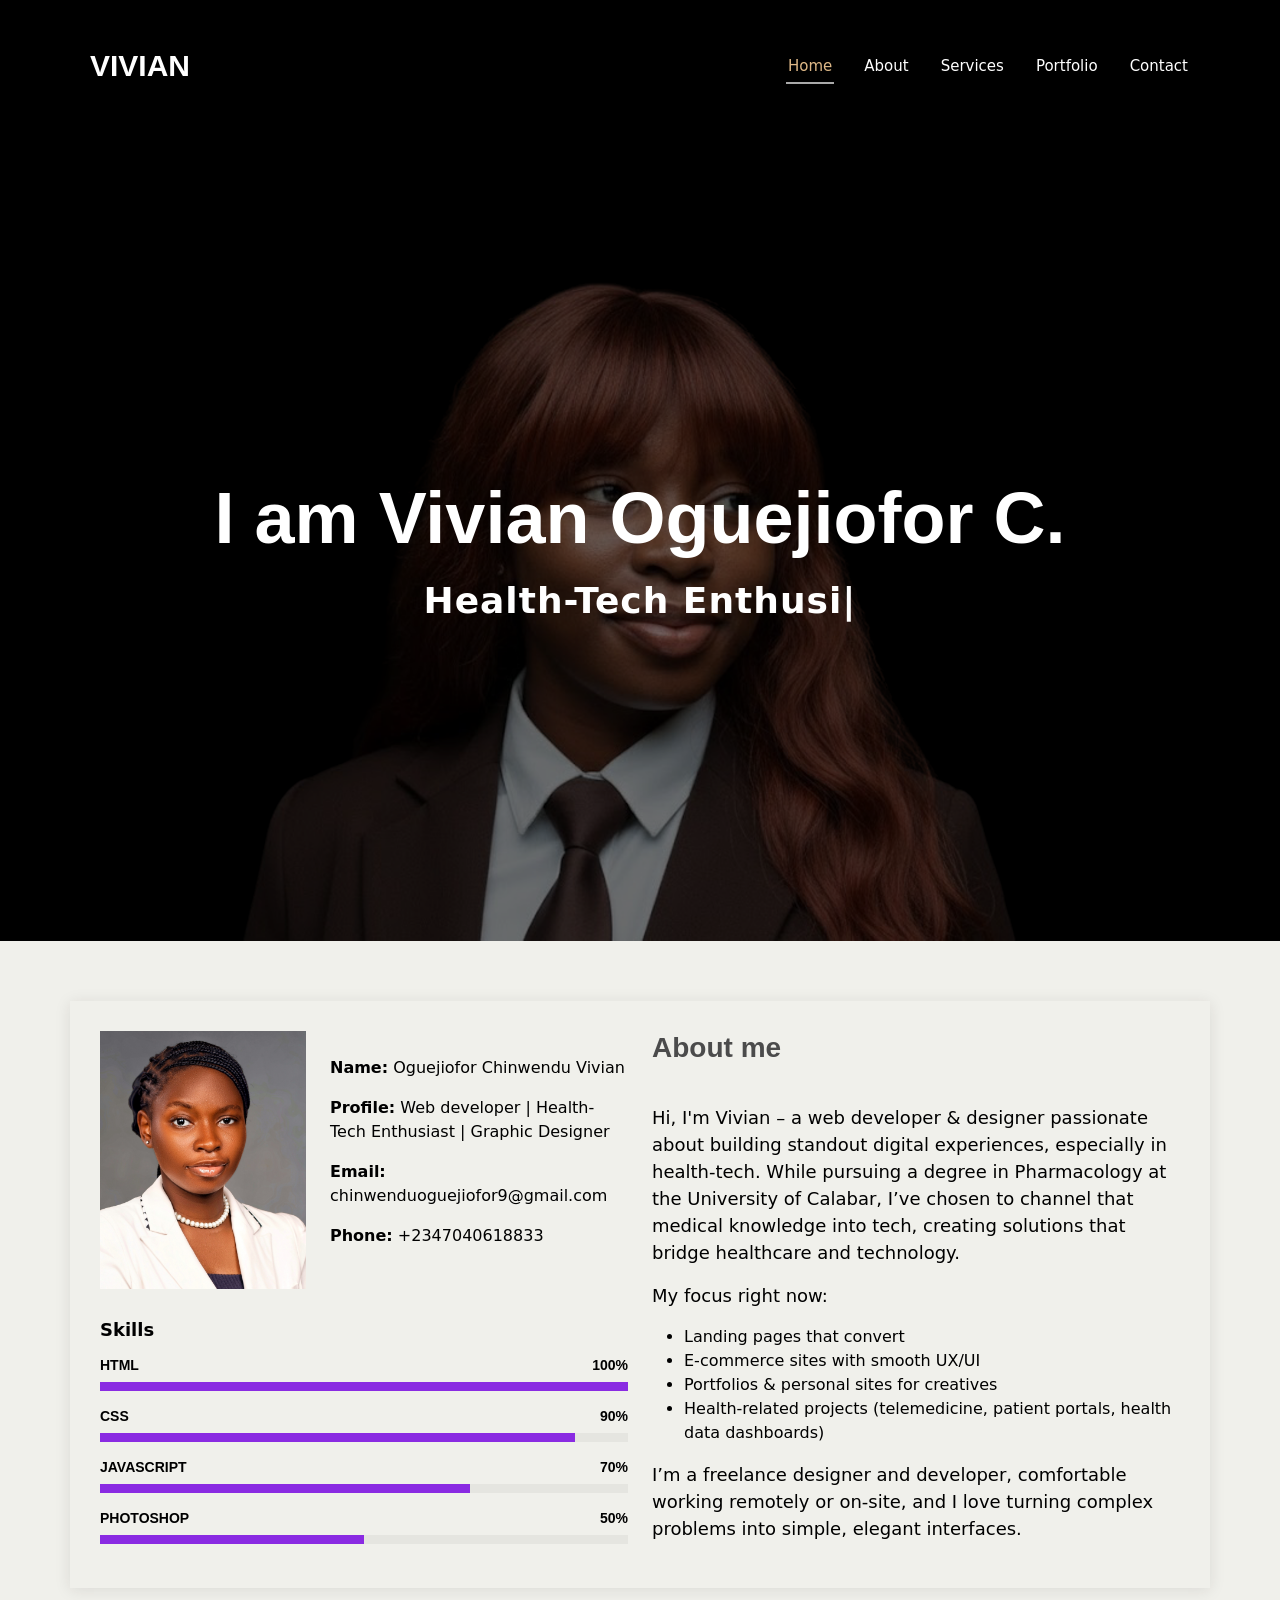
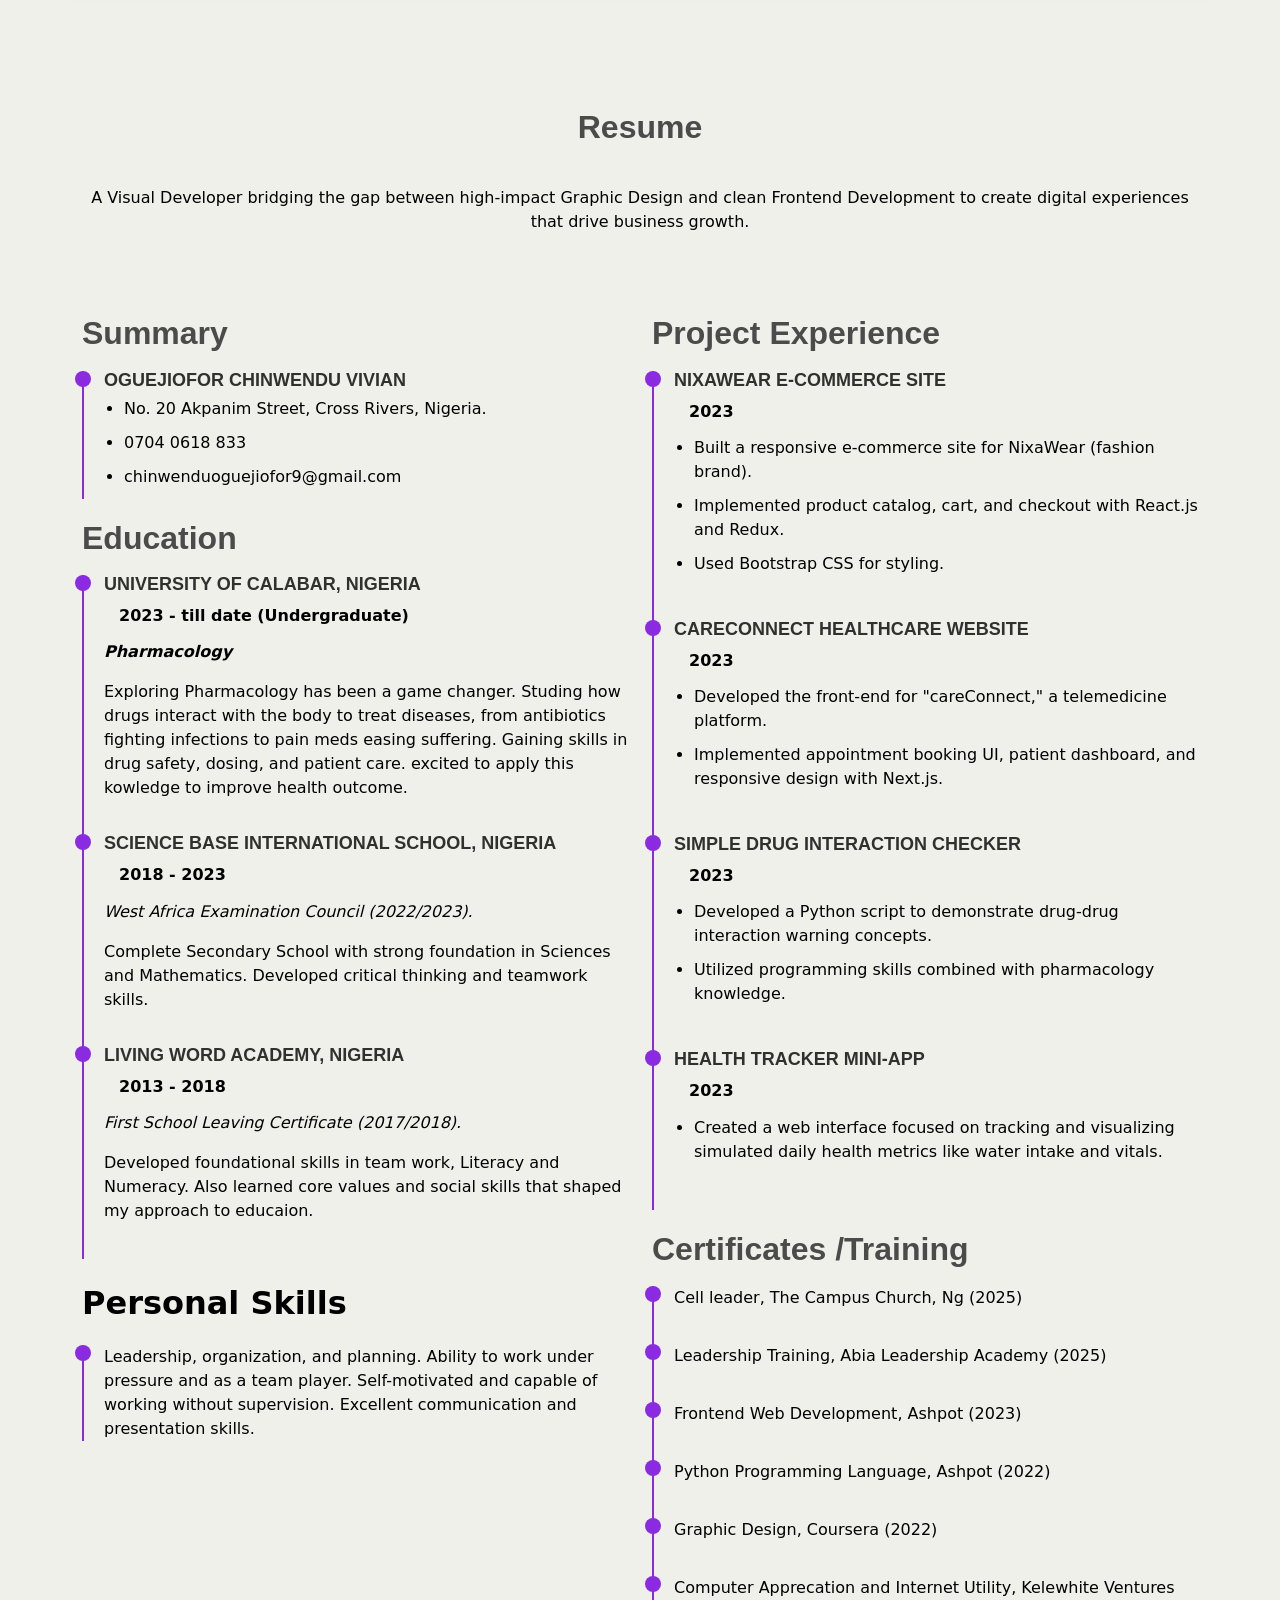
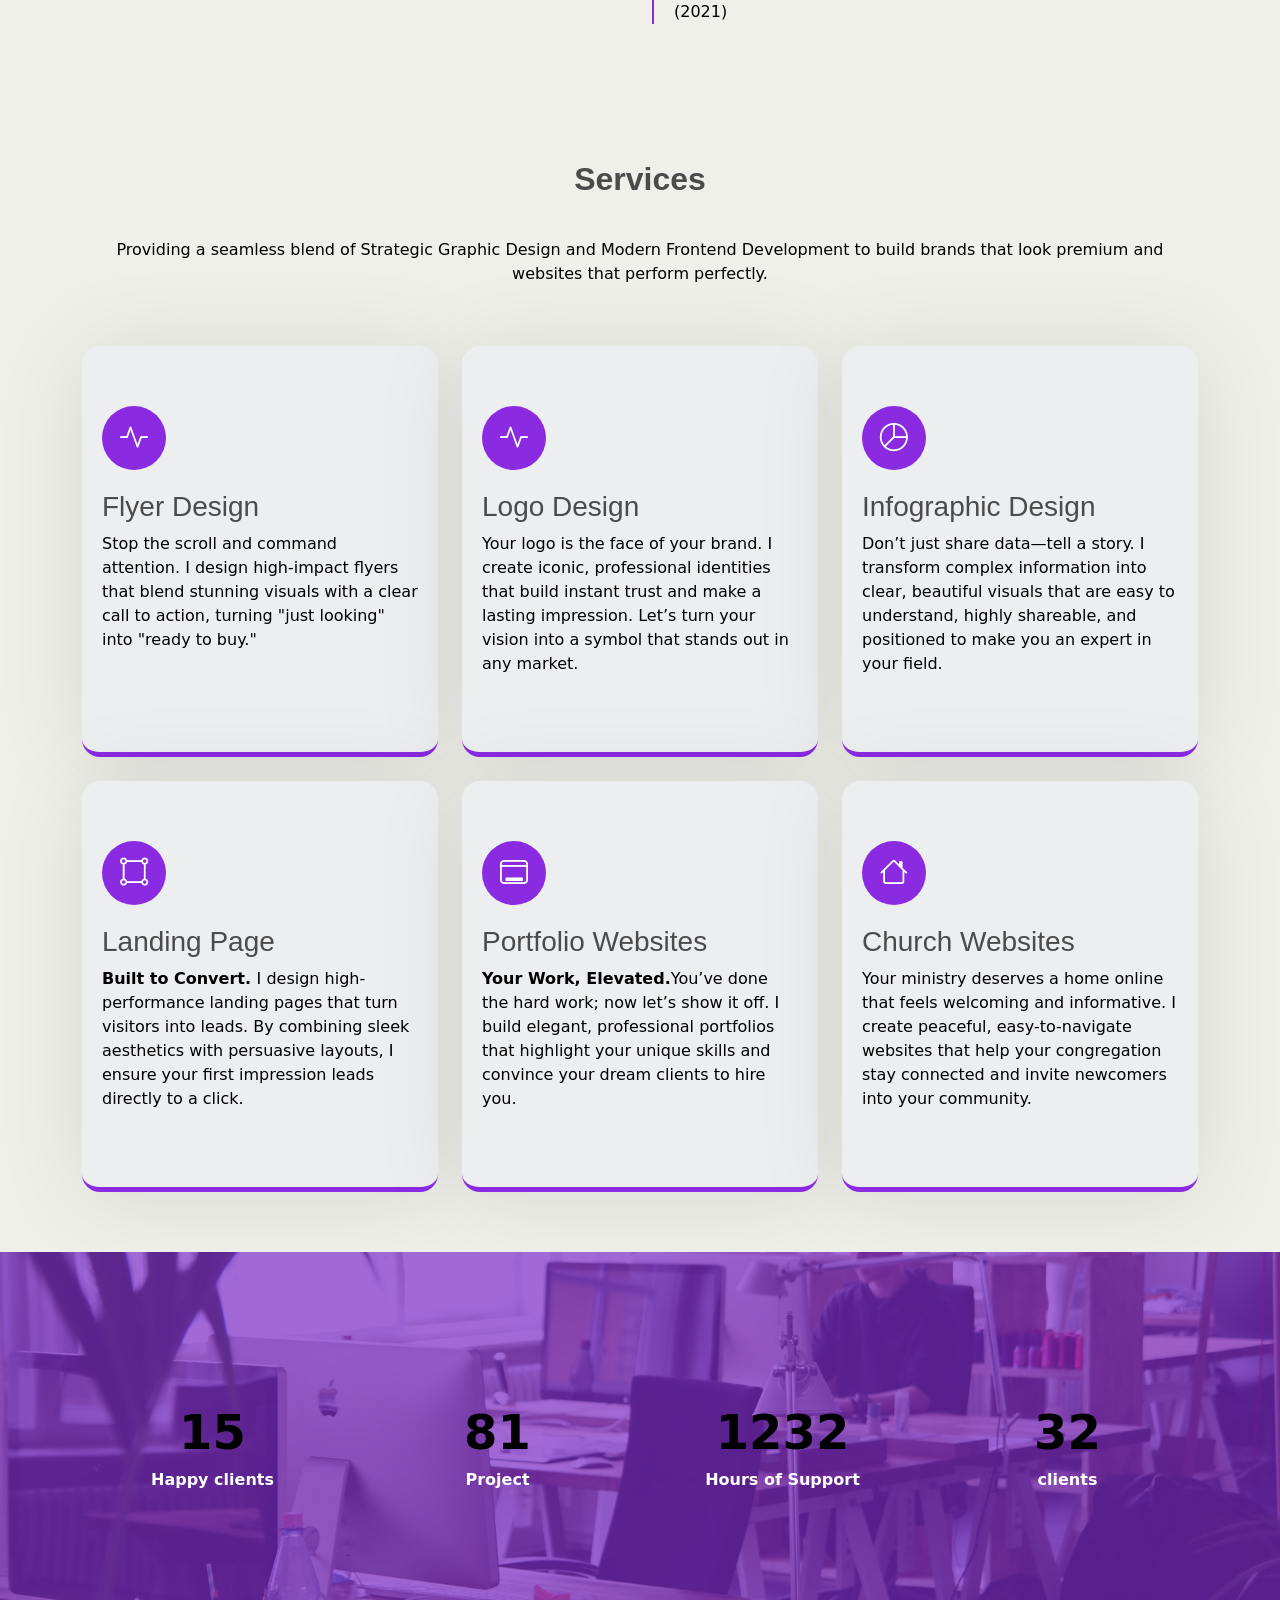
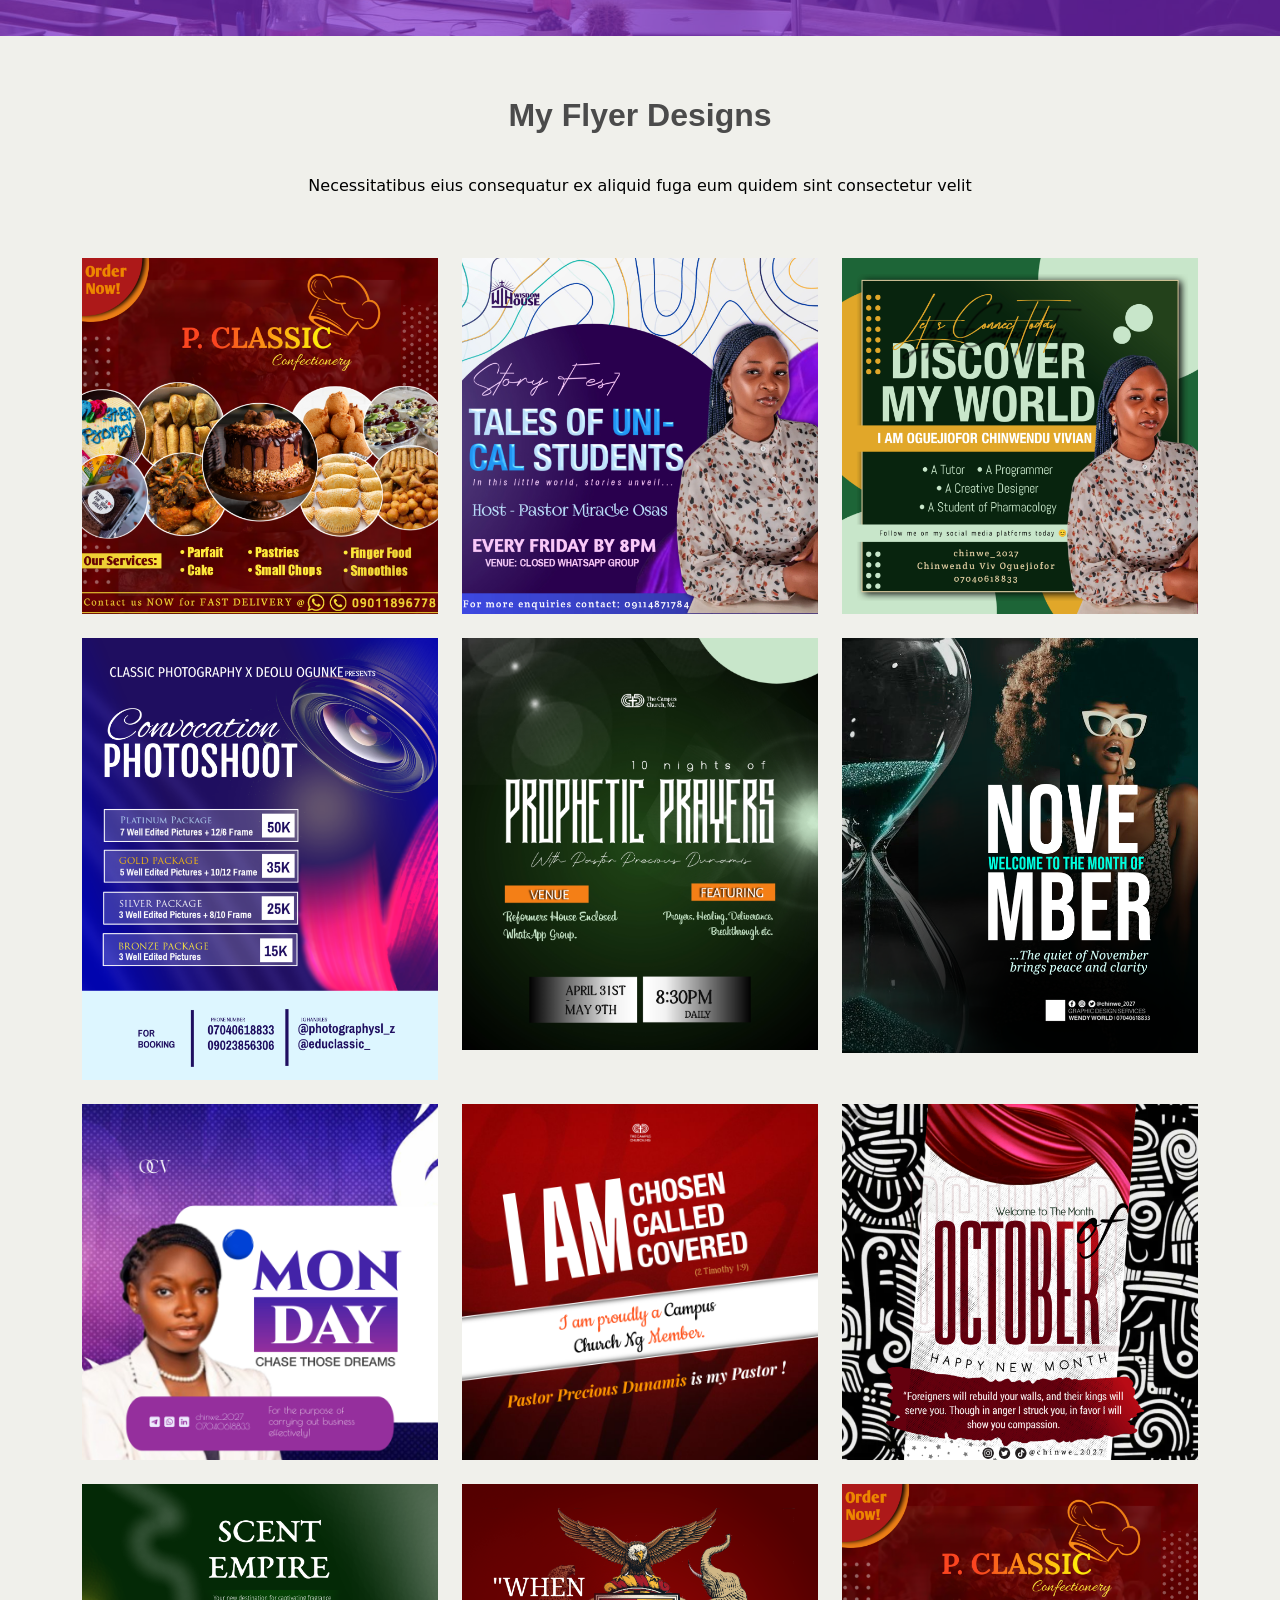
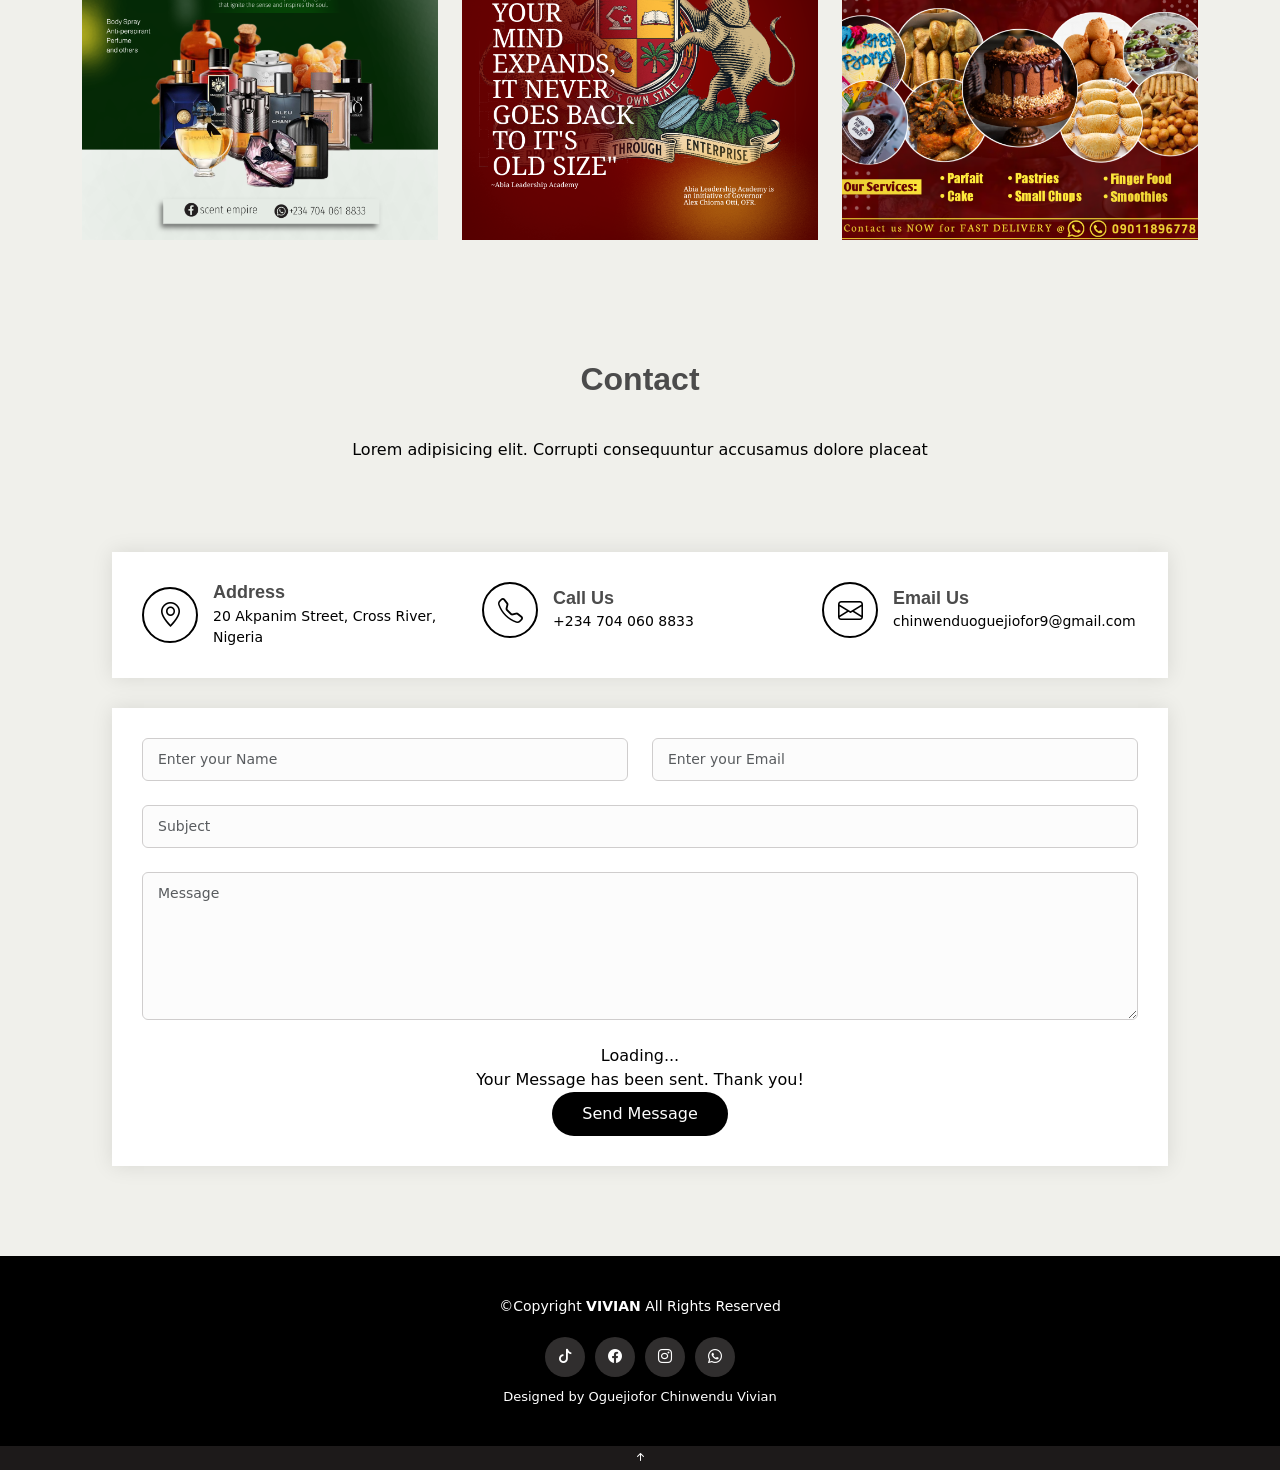
==== index.html @ 8869cd61 "Add files via upload" ====
<!DOCTYPE html>
<html lang="en">
<head>
    <meta charset="UTF-8">
    <meta name="viewport" content="width=device-width, initial-scale=1.0">
    <title>Portifolio</title>
    <meta name="descriotion" content="">
    <meta name="keyword" content="">

    
    
    <!-- Vendor CSS Files -->
    <link href="assets/vendor/bootstrap/css/bootstrap.min.css" rel="stylesheet">
    <link href="assets/vendor/bootstrap-icons/bootstrap-icons.css" rel="stylesheet">
    <link rel="stylesheet" href="assets/vendor/purecounter/purecounter.css">
    <link href="assets/vendor/glightbox/css/glightbox.min.css" rel="stylesheet">
    <link href="assets/vendor/swiper/swiper-bundle.min.css" rel="stylesheet">




    <!-- Style Sheet -->
    <link rel="stylesheet" href="css/style.css">

     <!-- =================================================
      * Website Name: Vivian Portfolio
      * Website URL: 
      * Created: 
      * Updated: 
      * Author: 
      ===================================================== -->
</head>
<body class="index-page">
    <header id="header" class="header d-flex align-items-center  justify-content-center sticky-top">
        <div class="container-fluid container-xl position-relative align-items-center justify-content-between">
            <a href="index.html" class="logo align-items-center">
                <h1 class="sitename">VIVIAN</h1>
            </a>
            <nav id="navmenu " class="navmenu">
                <ul>
                    <li><a href="#hero" class="active">Home</a></li>
                    <li><a href="#about">About</a></li>
                    <li><a href="#services">Services</a></li>
                    <li><a href="#portfolio">Portfolio</a></li>
                    <li><a href="#contact">Contact</a></li>                   
                </ul>
                <i class="mobile-nav-toggle d-xl-none bi bi-list"></i>    
            </nav>
        </div>
    </header>

    <main class="main">
        <!-- Hero Section -->
        <section id="hero" class="hero section">
            <img src="assets/img/image.png" alt="" data-aos="fade-in">
            <div class="container d-flex flex-column text-center" data-aos="fade-up" data-aos-dely="100">
                <h2>I am Vivian Oguejiofor C.</h2>
                <p><span class="typed" data-typed-items="Health-Tech Enthusiast, Web Developer, Graphic Designer, Freelancer"></span></p> 

            </div>
        </section>
        <!-- End of Hero Section -->

        <!-- About Section -->
        <section id="about" class="about section">
            <div class="container" data-aos="fade-up" data-aos-dely="100">
                <div class="row gy-4">
                    <div class="col-md-6">
                        <div class="row justify-content-between gy-4">
                            <div class="col-md-12">
                                <div class="row justify-content-between gy-4">
                                    <div class="col-lg-5">
                                        <img src="assets/img/img21.png" alt="">
                                    </div>
                                    <div class="col-lg-7 about-info check2">
                                        <p><strong>Name:</strong> <span>Oguejiofor Chinwendu Vivian</span></p>
                                        <p><strong>Profile:</strong> <span>Web developer | Health- Tech Enthusiast | Graphic Designer</span></p>
                                        <p><strong>Email:</strong> <span>chinwenduoguejiofor9@gmail.com</span></p>
                                        <p><strong>Phone:</strong> <span>+2347040618833</span></p>
                                    </div>
                                </div>
                                <div class="skills-content skills-animation">
                                    <h5>Skills</h5>

                                    <div class="progress">
                                        <span class="skill"><span>HTML</span> <i class="val">100%</i></span>
                                        <div class="progress-bar-wrap">
                                            <div class="progress-bar" role="progressbar" aria-valuenow="100" aria-valuemin="0" aria-valuemax="100"></div>
                                        </div>
                                    </div>

                                    <div class="progress">
                                        <span class="skill"><span>CSS</span> <i class="val">90%</i></span>
                                        <div class="progress-bar-wrap">
                                            <div class="progress-bar" role="progressbar" aria-valuenow="90" aria-valuemin="0" aria-valuemax="100"></div>
                                        </div>
                                    </div>

                                    <div class="progress">
                                        <span class="skill"><span>JavaScript</span> <i class="val">70%</i></span>
                                        <div class="progress-bar-wrap">
                                            <div class="progress-bar" role="progressbar" aria-valuenow="70" aria-valuemin="0" aria-valuemax="100"></div>
                                        </div>
                                    </div>

                                    <div class="progress">
                                        <span class="skill"><span>Photoshop</span> <i class="val">50%</i></span>
                                        <div class="progress-bar-wrap">
                                            <div class="progress-bar" role="progressbar" aria-valuenow="50" aria-valuemin="0" aria-valuemax="100"></div>
                                        </div>
                                    </div>

                                </div>
                            </div>
                        </div>
                    </div>

                    <div class="col-md-6">
                        <div class="about-me align-content-center">
                          <h4>About me</h4>
                          
                          <p>Hi, I'm Vivian – a web developer & designer passionate about building standout digital experiences, especially in health‑tech. While pursuing a degree in Pharmacology at the University of Calabar, I’ve chosen to channel that medical knowledge into tech, creating solutions that bridge healthcare and technology.</p>
                          
                          <p>
                            My focus right now:
                            <ul>
                                <li>Landing pages that convert</li>
                                <li>E‑commerce sites with smooth UX/UI</li>
                                <li>Portfolios & personal sites for creatives</li>
                                <li>Health‑related projects (telemedicine, patient portals, health data dashboards)</li>
                            </ul>



                          </p>
                          <p>
                            I’m a freelance designer and developer, comfortable working remotely or on‑site, and I love turning complex problems into simple, elegant interfaces.

                          </p>
                        </div>
                    </div>


                </div>
            </div>
        </section>
        <!-- End of About Section -->

        <!-- Resume Section -->
        <section id="Resume" class="resume section">
            <div class="container section-title" data-aos="fade-up">
                <h2>Resume</h2>
                <p>A Visual Developer bridging the gap between high-impact Graphic Design and clean Frontend Development to create digital experiences that drive business growth.</p>
            </div>

            <div class="container">
                <div class="row">
                    <div class="col-lg-6" data-aos="fade-up" data-aos-dely="100">

                        <h3 class="resume-title">Summary</h3>
                        <div class="resume-item pb-0">
                            <h4>Oguejiofor Chinwendu Vivian</h4>
                            <!-- <p><em>Dedicated front-end developer passionate about crafting intuitive, responsive interfaces. Eager to leverage React.js, UI/UX skills, and a knack for design to build engaging digital experiences. Combines technical expertise in web development with a background in Pharmacology to create specialized health-tech solutions.</em></p> -->
                            <ul>
                                <li>No. 20 Akpanim Street, Cross Rivers, Nigeria.</li>
                                <li>0704 0618 833</li>
                                <li>chinwenduoguejiofor9@gmail.com</li>
                            </ul>
                        </div>

                        <!-- End of resume item -->

                        <h3 class="resume-title">Education</h3>
                        <div class="resume-item">
                            <h4>University of Calabar, Nigeria</h4>
                            <h5>2023 - till date (Undergraduate)</h5>
                            <p><em><strong>Pharmacology</strong></em></p>
                            <p>Exploring Pharmacology has been a game changer. Studing how drugs interact with the body to treat diseases, from antibiotics fighting infections to pain meds easing suffering. Gaining skills in drug safety, dosing, and patient care. excited to apply this kowledge to improve health outcome.</p>
                        </div>
                        <!-- End of Resume Item -->

                        <div class="resume-item">
                            <h4>Science Base International School, Nigeria</h4>
                            <h5>2018 - 2023</h5>
                            <p><em>West Africa Examination Council (2022/2023).</em></p>
                            <P>Complete Secondary School with strong foundation in Sciences and Mathematics. Developed critical thinking and teamwork skills.</P>
                        </div>
                        <!-- End of Resume Item -->
                        
                        <div class="resume-item">
                            <h4>Living Word Academy, Nigeria</h4>
                            <h5>2013 - 2018</h5>
                            <p><em>First School Leaving Certificate (2017/2018).</em></p>
                            <p>Developed foundational skills in team work, Literacy and Numeracy. Also learned core values and social skills that shaped my approach to educaion.</p>
                        </div>
                        <!-- End of Resume Item -->

                        <div class="resume-title">
                            <p>Personal Skills</p>
                        </div>
                        <div class="resume-item">
                            <p>Leadership, organization, and planning. Ability to work under pressure and as a team player. Self-motivated and capable of working without supervision. Excellent communication and presentation skills.</p>
                        </div>

                    </div>
                    <div class="col-lg-6" data-aos="fade-up" data-aos-dely="100">
                        <h3 class="resume-title">Project Experience</h3>
                        <div class="resume-item">
                            <h4>NixaWear E-commerce Site</h4>
                            <h5>2023</h5>
                            <ul>
                                <li>Built a responsive e-commerce site for NixaWear (fashion brand).</li>
                                <li>Implemented product catalog, cart, and checkout with React.js and Redux.</li>
                                <li>Used Bootstrap CSS for styling.</li>
                            </ul>                                                        
                        </div>
                        <!-- End of resume item -->

                        <div class="resume-item">
                            <h4>careConnect Healthcare Website</h4>
                            <h5>2023</h5>
                            <ul>
                                <li>Developed the front-end for "careConnect," a telemedicine platform.</li>
                                <li>Implemented appointment booking UI, patient dashboard, and responsive design with Next.js.</li>
                            </ul>                                                        
                        </div>
                        <!-- End of resume item -->	

                        <div class="resume-item">
                            <h4>Simple Drug Interaction Checker</h4>
                            <h5>2023</h5>
                            <ul>
                                <li>Developed a Python script to demonstrate drug-drug interaction warning concepts.</li>
                                <li>Utilized programming skills combined with pharmacology knowledge.</li>
                            </ul>                                                        
                        </div>
                        <!-- End of resume item -->

                        <div class="resume-item">
                            <h4>Health Tracker Mini-App</h4>
                            <h5>2023</h5>
                            <ul>
                                <li>Created a web interface focused on tracking and visualizing simulated daily health metrics like water intake and vitals.</li>
                            </ul>                                                        
                        </div>
                        <!-- End of resume item -->

                        <h3 class="resume-title">Certificates /Training</h3>
                        <div class="resume-item">
                            <p>Cell leader, The Campus Church, Ng (2025)</p>
                        </div>
                        <div class="resume-item">
                            <p>Leadership Training, Abia Leadership Academy (2025)</p>
                        </div>
                        <div class="resume-item">
                            <p>Frontend Web Development, Ashpot (2023)</p>
                        </div>
                        <div class="resume-item">
                            <p>Python Programming Language, Ashpot (2022)</p>
                        </div>
                        <div class="resume-item">
                            <p>Graphic Design, Coursera (2022)</p>
                        </div>
                        <div class="resume-item">
                            <p>Computer Apprecation and Internet Utility, Kelewhite Ventures (2021)</p>
                        </div>
                        
                        
                        
                    </div>
                </div>
            </div>           
        </section>
        <!-- End of Resume Section -->

        <section id="services" class="services section">
            <div class="container section-title" data-aos="fade-up">
                <h2>Services</h2>
                <p>Providing a seamless blend of Strategic Graphic Design and Modern Frontend Development to build brands that look premium and websites that perform perfectly.</p>
            </div>
            <div class="container">
                <div class="row gy-4">
                    <!-- Service Item -->
                    <div class="col-lg-4 col-md-6" data-aos="fade-up" data-aos-dely="100">
                        <div class="service-item position-relative">
                            <div class="icon">
                                <i class="bi bi-activity"></i>
                            </div>
                            <a href="#" class="stretched-link">
                                <h3>Flyer Design</h3>
                            </a>
                            <p>Stop the scroll and command attention. I design high-impact flyers that blend stunning visuals with a clear call to action, turning "just looking" into "ready to buy."</p>
                        </div>
                    </div>
                    <!--End of Service Item -->

                    <!-- Service Item -->
                    <div class="col-lg-4 col-md-6" data-aos="fade-up" data-aos-dely="200">
                        <div class="service-item position-relative">
                            <div class="icon">
                                <i class="bi bi-activity"></i>
                            </div>
                            <a href="#" class="stretched-link">
                                <h3>Logo Design</h3>
                            </a>
                            <p>Your logo is the face of your brand. I create iconic, professional identities that build instant trust and make a lasting impression. Let’s turn your vision into a symbol that stands out in any market.</p>
                        </div>
                    </div>
                    <!--End of Service Item -->

                    <!-- Service Item -->
                    <div class="col-lg-4 col-md-6" data-aos="fade-up" data-aos-dely="300">
                        <div class="service-item position-relative">
                            <div class="icon">
                                <i class="bi bi-pie-chart"></i>
                            </div>
                            <a href="#" class="stretched-link">
                                <h3>Infographic Design</h3>
                            </a>
                            <p>Don’t just share data—tell a story. I transform complex information into clear, beautiful visuals that are easy to understand, highly shareable, and positioned to make you an expert in your field.</p>
                        </div>
                    </div>
                    <!--End of Service Item -->

                    <!-- Service Item -->
                    <div class="col-lg-4 col-md-6" data-aos="fade-up" data-aos-dely="400">
                        <div class="service-item position-relative">
                            <div class="icon">
                                <i class="bi bi-bounding-box-circles"></i>
                            </div>
                            <a href="#" class="stretched-link">
                                <h3>Landing Page</h3>
                            </a>
                            <p><strong>Built to Convert. </strong>I design high-performance landing pages that turn visitors into leads. By combining sleek aesthetics with persuasive layouts, I ensure your first impression leads directly to a click.</p>
                        </div>
                    </div>
                    <!--End of Service Item -->

                    <!-- Service Item -->
                    <div class="col-lg-4 col-md-6" data-aos="fade-up" data-aos-dely="500">
                        <div class="service-item position-relative">
                            <div class="icon">
                                <i class="bi bi-window-desktop"></i>
                            </div>
                            <a href="#" class="stretched-link">
                                <h3>Portfolio Websites</h3>
                            </a>
                            <p><strong>Your Work, Elevated.</strong>You’ve done the hard work; now let’s show it off. I build elegant, professional portfolios that highlight your unique skills and convince your dream clients to hire you.</p>
                        </div>
                    </div>
                    <!--End of Service Item -->

                    <!-- Service Item -->
                    <div class="col-lg-4 col-md-6" data-aos="fade-up" data-aos-dely="600">
                        <div class="service-item position-relative">
                            <div class="icon">
                                <i class="bi bi-house"></i>
                            </div>
                            <a href="#" class="stretched-link">
                                <h3>Church Websites</h3>
                            </a>
                            <p>Your ministry deserves a home online that feels welcoming and informative. I create peaceful, easy-to-navigate websites that help your congregation stay connected and invite newcomers into your community.</p>
                        </div>
                    </div>
                    <!--End of Service Item -->

                </div>
            </div>
        </section>
        <!-- End of Services -->

        <!-- Stats Section -->
        <section id="stats" class="stats section accent-background">
            <img src="assets/img/stats-bg.jpg" alt="" data-aos="fade-in">
            <div class="container position-relative" data-aos="fade-up" data-aos-dely="100">

                <div class="row gy-4">

                    <div class="col-lg-3 col-md-6">
                        <class class="stats-item text-center w-100 h-100">
                            <span data-purecounter-start="0" data-purecounter-end="32" data-purecounter-duration="0" class="purecounter" >15</span>
                            <p>Happy clients</p>

                        </class>
                    </div>
                    <!-- End Stats -->

                    <div class="col-lg-3 col-md-6">
                        <class class="stats-item text-center w-100 h-100">
                            <span data-purecounter-start="0" data-purecounter-end="521" data-purecounter-duration="0" class="purecounter" >81</span>
                            <p>Project</p>
                            
                        </class>
                    </div>
                    <!-- End Stats -->

                    <div class="col-lg-3 col-md-6">
                        <class class="stats-item text-center w-100 h-100">
                            <span data-purecounter-start="0" data-purecounter-end="1432" data-purecounter-duration="0" class="purecounter" >1232</span>
                            <p>Hours of Support</p>

                        </class>
                    </div>
                    <!-- End Stats -->

                    <div class="col-lg-3 col-md-6">
                        <class class="stats-item text-center w-100 h-100">
                            <span data-purecounter-start="0" data-purecounter-end="32" data-purecounter-duration="0" class="purecounter" >32</span>
                            <p>clients</p>
                        </class>
                    </div>
                    <!-- End Stats -->
                </div>
            </div>
        </section>

        <section id="portfolio" class="portfolio section">

      <!-- Section Title -->
            <div class="container section-title" data-aos="fade-up">
                <h2>My Flyer Designs</h2>
                <p>Necessitatibus eius consequatur ex aliquid fuga eum quidem sint consectetur velit</p>
            </div><!-- End Section Title -->

            <div class="container">

                <div class="isotope-layout" data-default-filter="*" data-layout="masonry" data-sort="original-order">
                

                <div class="row gy-4 isotope-container" data-aos="fade-up" data-aos-delay="200">

                    <div class="col-lg-4 col-md-6 portfolio-item isotope-item filter-app">
                    <img src="assets/img/portfolio/img1.png" class="img-fluid" alt="">
                    <div class="portfolio-info">
                        <a href="assets/img/portfolio/img1.png" title="App 1" data-gallery="portfolio-gallery-app" class="glightbox preview-link"><i class="bi bi-zoom-in"></i></a>
                        <a href="portfolio-details.html" title="More Details" class="details-link"><i class="bi bi-link-45deg"></i></a>
                    </div>
                    </div><!-- End Portfolio Item -->

                    <div class="col-lg-4 col-md-6 portfolio-item isotope-item filter-product">
                    <img src="assets/img/portfolio/img2.jpg" class="img-fluid" alt="">
                    <div class="portfolio-info">
                        <a href="assets/img/portfolio/img2.jpg" title="Product 1" data-gallery="portfolio-gallery-product" class="glightbox preview-link"><i class="bi bi-zoom-in"></i></a>
                        <a href="portfolio-details.html" title="More Details" class="details-link"><i class="bi bi-link-45deg"></i></a>
                    </div>
                    </div><!-- End Portfolio Item -->

                    <div class="col-lg-4 col-md-6 portfolio-item isotope-item filter-branding">
                    <img src="assets/img/portfolio/img3.jpg" class="img-fluid" alt="">
                    <div class="portfolio-info">
                        <a href="assets/img/portfolio/img3.jpg" title="Branding 1" data-gallery="portfolio-gallery-branding" class="glightbox preview-link"><i class="bi bi-zoom-in"></i></a>
                        <a href="portfolio-details.html" title="More Details" class="details-link"><i class="bi bi-link-45deg"></i></a>
                    </div>
                    </div><!-- End Portfolio Item -->

                    <div class="col-lg-4 col-md-6 portfolio-item isotope-item filter-books">
                    <img src="assets/img/portfolio/img9.jpg" class="img-fluid" alt="">
                    <div class="portfolio-info">
                        <a href="assets/img/portfolio/img9.jpg" title="Branding 1" data-gallery="portfolio-gallery-book" class="glightbox preview-link"><i class="bi bi-zoom-in"></i></a>
                        <a href="portfolio-details.html" title="More Details" class="details-link"><i class="bi bi-link-45deg"></i></a>
                    </div>
                    </div><!-- End Portfolio Item -->

                    <div class="col-lg-4 col-md-6 portfolio-item isotope-item filter-app">
                    <img src="assets/img/portfolio/img5.jpg" class="img-fluid" alt="">
                    <div class="portfolio-info">
                        <a href="assets/img/portfolio/img5.jpg" title="App 2" data-gallery="portfolio-gallery-app" class="glightbox preview-link"><i class="bi bi-zoom-in"></i></a>
                        <a href="portfolio-details.html" title="More Details" class="details-link"><i class="bi bi-link-45deg"></i></a>
                    </div>
                    </div><!-- End Portfolio Item -->

                    <div class="col-lg-4 col-md-6 portfolio-item isotope-item filter-product">
                    <img src="assets/img/portfolio/img12.png" class="img-fluid" alt="">
                    <div class="portfolio-info">
                        <a href="assets/img/portfolio/img12.png" title="Product 2" data-gallery="portfolio-gallery-product" class="glightbox preview-link"><i class="bi bi-zoom-in"></i></a>
                        <a href="portfolio-details.html" title="More Details" class="details-link"><i class="bi bi-link-45deg"></i></a>
                    </div>
                    </div><!-- End Portfolio Item -->

                    <div class="col-lg-4 col-md-6 portfolio-item isotope-item filter-branding">
                    <img src="assets/img/portfolio/img7.jpg" class="img-fluid" alt="">
                    <div class="portfolio-info">
                        <a href="assets/img/portfolio/img7.jpg" title="Branding 2" data-gallery="portfolio-gallery-branding" class="glightbox preview-link"><i class="bi bi-zoom-in"></i></a>
                        <a href="portfolio-details.html" title="More Details" class="details-link"><i class="bi bi-link-45deg"></i></a>
                    </div>
                    </div><!-- End Portfolio Item -->

                    <div class="col-lg-4 col-md-6 portfolio-item isotope-item filter-books">
                    <img src="assets/img/portfolio/img8.jpg" class="img-fluid" alt="">
                    <div class="portfolio-info">
                        <a href="assets/img/portfolio/img8.jpg" title="Branding 2" data-gallery="portfolio-gallery-book" class="glightbox preview-link"><i class="bi bi-zoom-in"></i></a>
                        <a href="portfolio-details.html" title="More Details" class="details-link"><i class="bi bi-link-45deg"></i></a>
                    </div>
                    </div><!-- End Portfolio Item -->

                    <div class="col-lg-4 col-md-6 portfolio-item isotope-item filter-app">
                    <img src="assets/img/portfolio/img4.jpg" class="img-fluid" alt="">
                    <div class="portfolio-info">
                        <a href="assets/img/portfolio/img4.jpg" title="App 3" data-gallery="portfolio-gallery-app" class="glightbox preview-link"><i class="bi bi-zoom-in"></i></a>
                        <a href="portfolio-details.html" title="More Details" class="details-link"><i class="bi bi-link-45deg"></i></a>
                    </div>
                    </div><!-- End Portfolio Item -->

                    <div class="col-lg-4 col-md-6 portfolio-item isotope-item filter-product">
                    <img src="assets/img/portfolio/img10.png" class="img-fluid" alt="">
                    <div class="portfolio-info">
                        <a href="assets/img/portfolio/img10.png" title="Product 3" data-gallery="portfolio-gallery-product" class="glightbox preview-link"><i class="bi bi-zoom-in"></i></a>
                        <a href="portfolio-details.html" title="More Details" class="details-link"><i class="bi bi-link-45deg"></i></a>
                    </div>
                    </div><!-- End Portfolio Item -->

                    <div class="col-lg-4 col-md-6 portfolio-item isotope-item filter-branding">
                    <img src="assets/img/portfolio/img11.png" class="img-fluid" alt="">
                    <div class="portfolio-info">
                        <a href="assets/img/portfolio/img11.png" title="Branding 2" data-gallery="portfolio-gallery-branding" class="glightbox preview-link"><i class="bi bi-zoom-in"></i></a>
                        <a href="portfolio-details.html" title="More Details" class="details-link"><i class="bi bi-link-45deg"></i></a>
                    </div>
                    </div><!-- End Portfolio Item -->

                    <div class="col-lg-4 col-md-6 portfolio-item isotope-item filter-books">
                    <img src="assets/img/portfolio/img1.png" class="img-fluid" alt="">
                    <div class="portfolio-info">
                        <a href="assets/img/portfolio/img1.png" title="Branding 3" data-gallery="portfolio-gallery-book" class="glightbox preview-link"><i class="bi bi-zoom-in"></i></a>
                        <a href="portfolio-details.html" title="More Details" class="details-link"><i class="bi bi-link-45deg"></i></a>
                    </div>
                    </div><!-- End Portfolio Item -->

                </div><!-- End Portfolio Container -->

                </div>

            </div>

        </section>
        
        <section id="contact" class="contact section">
            <div class="container section-title" data-aos="fade-up">
                <h2>Contact</h2>
                <p>Lorem adipisicing elit. Corrupti consequuntur accusamus dolore placeat </p>
            </div>
            <div class="container" data-aos="fade-up" data-aos-dely="100">

                <div class="info-wrap" data-aos="fade-up" data-aos-dely="200">
                    <div class="row gy-5">

                        <div class="col-lg-4">
                            <div class="info-item d-flex align-items-center">
                                <i class="bi  bi-geo-alt flex-shrink-0"></i>
                                <div>
                                    <h3>Address</h3>
                                    <p>20 Akpanim Street, Cross River, Nigeria</p>
                                </div>
                            </div>
                        </div>

                        <div class="col-lg-4">
                            <div class="info-item d-flex align-items-center">
                                <i class="bi  bi-telephone flex-shrink-0"></i>
                                <div>
                                    <h3>Call Us</h3>
                                    <p>+234 704 060 8833</p>
                                </div>
                            </div>
                        </div>

                        <div class="col-lg-4">
                            <div class="info-item d-flex align-items-center">
                                <i class="bi  bi-envelope flex-shrink-0"></i>
                                <div>
                                    <h3>Email Us</h3>
                                    <p>chinwenduoguejiofor9@gmail.com</p>
                                </div>
                            </div>
                        </div>


                    </div>
                </div>


                <form action="forms/contact.php" method="post" class="php-email-form" data-aos="fade-up" data-aos-dely="300">
                    <div class="row gy-4">
        
                        <div class="col-md-6">
                            <input type="text" name="name" class="form-control" placeholder="Enter your Name" required="" >
                        </div>
        
                        <div class="col-md-6">
                            <input type="email" name="email" class="form-control" placeholder="Enter your Email" required="" >
                        </div>
        
                        <div class="col-md-12">
                            <input type="text" name="Subject" class="form-control" placeholder="Subject" required="" >
                        </div>
        
                        <div class="col-md-12">
                            <textarea name="message" class="form-control" rows="6" placeholder="Message" required="" id=""></textarea>
                        </div>
        
                        <div class="col-md-12 text-center">
                            <div class="loading">Loading...</div>
                            <div class="error-message"></div>
                            <div class="sent-message">Your Message has been sent. Thank you!</div>
        
                            <button type="submit">Send Message</button>
                        </div>
                    </div>
                </form>

            </div>
        </section>
    </main>
    
    <footer id="footer" class="footer">
        <div class="container">
            <div class="copyright text-center">
                <p>©<span>Copyright</span> <strong class="sitename">VIVIAN</strong> <span>All Rights Reserved</span> </p>
            </div>
            <div class="social-links d-flex justify-content-center">
                <a href="https://www.tiktok.com/@chinwe2027?_t=ZM-8uI7NYYAhBH&_r=1
                "><i class="bi bi-tiktok"></i></a>
                <a href="https://www.facebook.com/chinwe2027"><i class="bi bi-facebook"></i></a>
                <a href="https://www.instagram.com/chinwe_2027?igsh=aGhldm1jd3c5dTdi"><i class="bi bi-instagram"></i></a>
                <a href="https://wa.link/xbogx8"><i class="bi bi-whatsapp"></i></a>
            </div>
            <div class="credits">
                Designed by <a href="">Oguejiofor Chinwendu Vivian</a>
            </div>
        </div>
    </footer>
    <!-- Scroll Top -->
    <a href="#" id="scroll-top" class="scroll-top d-flex align-items-center justify-content-center"><i class="bi bi-arrow-up-short"></i></a>

    <div id="preloader"></div>


    <!-- Vendor JS Files -->
    <script src="assets/vendor/bootstrap/js/bootstrap.bundle.min.js"></script>
    <script src="assets/vendor/php-email-form/validate.js"></script>

    <script src="assets/vendor/typed.js/typed.umd.js"></script>

    <script src="assets/vendor/aos/aos.js"></script>
    <!-- <script src="assets/vendor/purecounter/purecounter_vanilla.js"></script> -->



  

    <!-- Main JS File -->
    <script src="check.js"></script>
    <!-- <script src="assets/vendor/js/main.js"></script> -->
    
</body>
</html>
---- css/style.css ----
*{
    padding: 0;
    margin: 0;
    box-sizing: border-box;
}

d-flex{
    display: flex;
}

body{
    color: white ;
    background-color: rgb(29, 26, 26) ;
    font-family: "Roboto",  system-ui, -apple-system, "Segoe UI", Roboto, "Helvetica Neue", Arial, "Noto Sans", "Liberation Sans", sans-serif, "Apple Color Emoji", "Segoe UI Emoji", "Segoe UI Symbol", "Noto Color Emoji";
}

a{
    color: rgb(255, 255, 255);
    text-decoration: none;
    transition: 0.3s;
}

a:hover{
    color: color-mix(in srgb, aliceblue , transparent 25%);
    text-decoration: none;
}
h1,
h2,
h3,
h4{
    color: rgb(75, 75, 75) ;
    font-family: "Raleway",  sans-serif;
}


.header{
    background-color: black;
    padding: 20px 0;
    transition: all 0.5s;
    z-index: 1000;
    
}
.header .logo {
    line-height: 1;
}

.header .logo img {
max-height: 32px;
margin-right: 8px;
}

.header .logo h1 {
font-size: 30px;
margin: 0;
font-weight: 700;
color: var(--heading-color);
}

.header .container-fluid{
margin: 0;
padding: 20px;
display: flex;
justify-content: space-between;
align-items: center;
}

.scrolled .header {
box-shadow: 0px 0 18px rgba(0, 0, 0, 0.1);
}


/* Desktop Navigation */
@media (min-width: 1200px) {
    .navmenu {
      padding: 0;
    }
  
    .navmenu ul {
      margin: 0;
      padding: 0;
      display: flex;
      list-style: none;
      align-items: center;
    }
  
    .navmenu li {
      position: relative;
    }
  
    .navmenu>ul>li {
      white-space: nowrap;
      padding: 15px 14px;
    }
  
    .navmenu>ul>li:last-child {
      padding-right: 0;
    }
  
    .navmenu a,
    .navmenu a:focus {
      color: var(--nav-color);
      font-size: 15px;
      padding: 0 2px;
      font-family: var(--nav-font);
      font-weight: 400;
      display: flex;
      align-items: center;
      justify-content: space-between;
      white-space: nowrap;
      transition: 0.3s;
      position: relative;
    }
  
    .navmenu a i,
    .navmenu a:focus i {
      font-size: 12px;
      line-height: 0;
      margin-left: 5px;
      transition: 0.3s;
    }
  
    .navmenu>ul>li>a:before {
      content: "";
      position: absolute;
      width: 100%;
      height: 2px;
      bottom: -6px;
      left: 0;
      background-color: darkgray;
      visibility: hidden;
      width: 0px;
      transition: all 0.3s ease-in-out 0s;
    }
  
    .navmenu a:hover:before,
    .navmenu li:hover>a:before,
    .navmenu .active:before {
      visibility: visible;
      width: 100%;
    }
  
    .navmenu li:hover>a,
    .navmenu .active,
    .navmenu .active:focus {
      color: burlywood;
    }
} 


/* Mobile Navigation */
@media (max-width: 1199px) {
    .mobile-nav-toggle {
      color: var(--nav-color);
      font-size: 28px;
      line-height: 0;
      margin-right: 10px;
      cursor: pointer;
      transition: color 0.3s;
    }
  
    .navmenu {
      padding: 0;
      z-index: 9997;
    }
  
    .navmenu ul {
      display: none;
      list-style: none;
      position: absolute;
      inset: 60px 20px 20px 20px;
      padding: 10px 0;
      margin: 0;
      border-radius: 6px;
      background-color: var(--nav-mobile-background-color);
      border: 1px solid color-mix(in srgb, var(--default-color), transparent 90%);
      box-shadow: none;
      overflow-y: auto;
      transition: 0.3s;
      z-index: 9998;
    }
  
    .navmenu a,
    .navmenu a:focus {
      color: var(--nav-dropdown-color);
      padding: 10px 20px;
      font-family: var(--nav-font);
      font-size: 17px;
      font-weight: 500;
      display: flex;
      align-items: center;
      justify-content: space-between;
      white-space: nowrap;
      transition: 0.3s;
    }
  
    .navmenu a i,
    .navmenu a:focus i {
      font-size: 12px;
      line-height: 0;
      margin-left: 5px;
      width: 30px;
      height: 30px;
      display: flex;
      align-items: center;
      justify-content: center;
      border-radius: 50%;
      transition: 0.3s;
      background-color: color-mix(in srgb, white, transparent 90%);
    }
  
    .navmenu a i:hover,
    .navmenu a:focus i:hover {
      background-color: #0078ff;
      color: #fff;
    }
  
    .navmenu a:hover,
    .navmenu .active,
    .navmenu .active:focus {
      color: blue;
    }
  
    .navmenu .active i,
    .navmenu .active:focus i {
      background-color: #0078ff;
      color: #fff;
      transform: rotate(180deg);
    }
}  

/*--------------------------------------------------------------
# Disable aos animation delay on mobile devices
--------------------------------------------------------------*/
@media screen and (max-width: 768px) {
  [data-aos-delay] {
    transition-delay: 0 !important;
  }
}

/*--------------------------------------------------------------
# Global Page Titles & Breadcrumbs
--------------------------------------------------------------*/
.page-title {
  --background-color: color-mix(in srgb, var(--default-color), transparent 96%);
  color: var(--default-color);
  background-color: var(--background-color);
  padding: 25px 0;
  position: relative;
}

.page-title h1 {
  font-size: 24px;
  font-weight: 700;
}

.page-title .breadcrumbs ol {
  display: flex;
  flex-wrap: wrap;
  list-style: none;
  padding: 0;
  margin: 0;
  font-size: 14px;
  font-weight: 400;
}

.page-title .breadcrumbs ol li+li {
  padding-left: 10px;
}

.page-title .breadcrumbs ol li+li::before {
  content: "/";
  display: inline-block;
  padding-right: 10px;
  color: color-mix(in srgb, var(--default-color), transparent 70%);
}

/*--------------------------------------------------------------
# Global Sections
--------------------------------------------------------------*/
section,
.section {
  color: var(--default-color);
  background-color: rgb(240, 240, 235);
  color: black;
  padding: 60px 0;
  scroll-margin-top: 92px;
  overflow: clip;
}

@media (max-width: 1199px) {

  section,
  .section {
    scroll-margin-top: 76px;
  }
}

/*--------------------------------------------------------------
# Global Section Titles
--------------------------------------------------------------*/
.section-title {
  text-align: center;
  padding-bottom: 60px;
  position: relative;
}

.section-title h2 {
  font-size: 32px;
  font-weight: 700;
  margin-bottom: 20px;
  padding-bottom: 20px;
  position: relative;
  
}

.section-title h2:after {
  content: "";
  position: absolute;
  display: block;
  width: 50px;
  height: 3px;
  background: var(--accent-color);
  left: 0;
  right: 0;
  bottom: 0;
  margin: auto;
}

.section-title p {
  margin-bottom: 0;
}

/*--------------------------------------------------------------
# Hero Section
--------------------------------------------------------------*/
.hero {
  width: 100%;
  min-height: calc(100vh - 92px);
  position: relative;
  padding: 60px 0;
  display: flex;
  align-items: center;
  justify-content: center;
  background-color: rgb(0, 0, 0);
}

.hero img {
  position: absolute;
  inset: 0;
  display: block;
  /* top: -80px; */
  bottom: 0%;
  margin: auto;
  width: 100%;
  height: 100%;
  /* object-fit: cover; */
  /* object-fit: fill; */
  object-fit:contain;
  z-index: 1;
}

.hero:before {
  content: "";
  background: color-mix(in srgb, black, transparent 45%);
  position: absolute;
  inset: 0;
  z-index: 2;
}

.hero .container {
  position: relative;
  z-index: 3;
  align-items: center;
  justify-content: end ;
}

.hero h2 {
  color: white;
  margin-top: 30px;
  font-size: 72px;
  font-weight: 700;
}

.hero p {
  margin: 5px 0 0 0;
  font-size: 36px;
  font-weight: 600;
  color: rgb(255, 255, 255);

}

.hero p span {
  letter-spacing: 1px;
}

@media (max-width: 768px) {
  .hero h2 {
    font-size: 32px;
  }

  .hero p {
    font-size: 20px;
  }
}

/*--------------------------------------------------------------
# About Section
--------------------------------------------------------------*/
.about .container {
  background-color:rgb(240, 240, 235);
  box-shadow: 0px 2px 15px rgba(36, 30, 30, 0.1);
  padding: 30px;
}
.about img{

  inset: 0;
  display: block;
  width: 100%;
  height: 100%;
  object-fit:contain;

}
.about .skills-content h5 {
  font-size: 18px;
  font-weight: 700;
  margin: 30px 0 15px 0;
}

.about .progress {
  height: 36px;
  display: block;
  background: none;
  border-radius: 0;
  margin-top: 15px;
}

.about .progress .skill {
  font-size: 14px;
  color: var(--default-color);
  padding: 0;
  margin: 0 0 6px 0;
  text-transform: uppercase;
  display: block;
  font-weight: 600;
  font-family: Arial, Helvetica, sans-serif;
}

.about .progress .skill .val {
  
  float: right;
  font-style: normal;
}

.about .progress-bar-wrap {
  /* border: 2px solid rgb(128, 0, 66); */
  background: color-mix(in srgb, grey, transparent 90%);
  height: 10px;
}

.about .progress-bar {  
  width: 1px;
  height: 10px;
  transition: 0.9s;
  background-color:blueviolet;
}

.about .about-me h4 {
  font-size: 28px;
  position: relative;
  padding-bottom: 10px;
  margin-bottom: 30px;
  font-weight: 700;
}

.about .about-me h4:after {
  content: "";
  position: absolute;
  display: block;
  width: 64px;
  height: 3px;
  background: var(--accent-color);
  left: 0;
  bottom: 0;

}

.about .about-me p {
  font-size: 18px;
}

.about .check1{
  border: 1px solid black;
} 

.about .about-info{
  align-content: center;

}

/* ------------------------------------------------------
RESUME SECTION
---------------------------------------------------------*/
.resume .resume-title{
  font-size: 32px;
  font-weight: bolder;
  margin-top: 20px;
  margin-bottom: 20px;
}

.resume .resume-item{
  padding: 0 0 20px 20px;
  margin-top: -2px;
  border-left: 2px solid blueviolet;
  position: relative;
}

.resume .resume-item h4{
  line-height: 18px;
  font-size: 18px;
  font-weight: bolder;
  text-transform: uppercase;
  color: color-mix(in srgb, black, transparent 20%);
}

.resume .resume-item h5 {
  font-size: 16px;
  padding: 5px 15px;
  /* display: inline-block; */
  font-weight: bolder;
  margin-bottom: 10px;
}

.resume .resume-item ul {
  padding-left: 20px;
}

.resume .resume-item ul li {
  padding-bottom: 10px;
}

.resume .resume-item:last-child {
  padding-bottom: 0;
}

.resume .resume-item::before {
  content: "";
  position: absolute;
  width: 16px;
  height: 16px;
  border-radius: 50px;
  left: -9px;
  top: 0;
  background: blueviolet;

}

/* services */
.services .service-item{
  background-color: #edeef0;
  box-shadow: 0px 5px 90px 0px rgba(0, 0, 0, 0.1);
  padding: 60px 20px;
  transition: all ease-in-out 0.35;
  border-radius: 18px;
  border-bottom: 5px solid blueviolet;
  height: 100%;
}


.services .service-item .icon{
  color: white;
  background-color: blueviolet;
  margin: 0;
  width: 64px;
  height: 64px;
  border-radius: 50px;
  display: flex;
  align-items: center;
  justify-content: center;
  margin-bottom: 20px;
  font-size: 28px;
  transition: ease-in-out  0.3s;

}


@media (min-width: 1365px) {
  .services .service-item:hover {
    transform: translateY(-20px);
    border-color: var(--accent-color);
    transition: ease-in-out  0.6s;

  }

  .services .service-item:hover h3 {
    color: blueviolet;
  }
}
/* -----------------
STATICS
----------------------------- */

/*--------------------------------------------------------------
# Stats Section
--------------------------------------------------------------*/
.stats {
  position: relative;
  padding: 120px 0;
}

.stats img {
  position: absolute;
  inset: 0;
  display: block;
  width: 100%;
  height: 100%;
  object-fit: cover;
  z-index: 1;
}

.stats:before {
  content: "";
  background: color-mix(in srgb, blueviolet, transparent 40%);
  position: absolute;
  inset: 0;
  z-index: 2;
}

.stats .container {
  position: relative;
  z-index: 3;
}

.stats .stats-item {
  padding: 30px;
  width: 100%;
}

.stats .stats-item span {
  font-size: 48px;
  display: block;
  color: var(--default-color);
  font-weight: 700;
}

.stats .stats-item p {
  padding: 0;
  margin: 0;
  font-family: var(--heading-font);
  font-size: 16px;
  font-weight: 700;
  color: white
}
/* -----------------
PORTFOLIO
----------------------------- */
/*--------------------------------------------------------------
# Portfolio Section
--------------------------------------------------------------*/
.portfolio .portfolio-filters {
  padding: 0;
  /* margin: 0 auto 20px auto; */
  list-style: none;
  text-align: center;
}

.portfolio .portfolio-filters li {
  cursor: pointer;
  display: inline-block;
  padding: 0;
  font-size: 16px;
  font-weight: 600;
  margin: 0 10px;
  line-height: 1;
  text-transform: uppercase;
  margin-bottom: 5px;
  transition: all 0.3s ease-in-out;
}

.portfolio .portfolio-filters li:hover,
.portfolio .portfolio-filters li.filter-active {
  color: var(--accent-color);
}

.portfolio .portfolio-filters li:first-child {
  margin-left: 0;
}

.portfolio .portfolio-filters li:last-child {
  margin-right: 0;
}

@media (max-width: 575px) {
  .portfolio .portfolio-filters li {
    font-size: 14px;
    margin: 0 5px;
  }
}

.portfolio .portfolio-item {
  position: relative;
}

.portfolio .portfolio-item .portfolio-info {
  opacity: 0;
  position: absolute;
  left: 30px;
  right: 30px;
  bottom: 0;
  z-index: 3;
  transition: all ease-in-out 0.3s;
  background: color-mix(in srgb, white, transparent 10%);
  padding: 55px 10px;
}

.portfolio .portfolio-item .portfolio-info h4 {
  font-size: 18px;
  font-weight: 600;
  /* padding-right: 50px; */
}

.portfolio .portfolio-item .portfolio-info p {
  color: color-mix(in srgb, var(--default-color), transparent 30%);
  font-size: 14px;
  margin-bottom: 0;
  padding-right: 50px;
}

.portfolio .portfolio-item .portfolio-info .preview-link,
.portfolio .portfolio-item .portfolio-info .details-link {
  position: absolute;
  right: 50px;
  font-size: 24px;
  top: calc(50% - 14px);
  color: RED;

  transition: 0.3s;
  line-height: 0;
}

.portfolio .portfolio-item .portfolio-info .preview-link:hover,
.portfolio .portfolio-item .portfolio-info .details-link:hover {
  color: var(--accent-color);
}

.portfolio .portfolio-item .portfolio-info .details-link {
  right: 14px;
  font-size: 28px;
}

.portfolio .portfolio-item:hover .portfolio-info {
  opacity: 1;
  bottom: 20px;
}
/* --------------
CONTACT SECTION
------------- */
.contact .info-wrap{
  background-color: white;
  box-shadow: 0px 0px 20px rgba(0, 0, 0, 0.1);
  padding: 30px;
  margin: 30px;
}

.contact .info-item i{
  font-size: 25px;
  color: rgb(0, 0, 0);
  border: 2px solid black;
  width: 56px;
  height: 56px;
  display: flex;
  justify-content: center;
  align-items: center;
  transition: all 0.3s ease-in-out;
  border-radius: 50%;
  margin-right: 15px;
}

.contact .info-item h3 {
  font-size: 18px;
  font-weight: 700;
  margin: 0 0 2px 0;
}

.contact .info-item p {
  padding: 0;
  margin-bottom: 0;
  font-size: 14px;
}

.contact .info-item:hover i{
  background-color: black;
  color: white;
}

.contact .php-email-form{

  background-color: white;
  box-shadow: 0px 0px 20px rgba(0, 0, 0, 0.1);
  padding: 30px;
  margin: 30px;

  /* background-color: aliceblue;
  box-shadow: 0px 0px 20px rgba(0, 0, 0, 0.1);
  padding: 30px; */
}

@media(max-width: 575px){
  .contact .php-email-form {
    padding: 20px;
  }
}

.contact .php-email-form input[type=text],
.contact .php-email-form input[type=email],
.contact .php-email-form textarea{
  font-size: 14px;
  padding: 10px 15px;
  box-shadow: none;
  color: black;
  background-color: color-mix(in srgb, rgb(238, 237, 240) 20%, transparent 50%);
  border-color: #cfcdcd;
}

.contact .php-email-form input[type=text]:focus,
.contact .php-email-form input[type=email]:focus,
.contact .php-email-form textarea:focus {
  border-color: blueviolet;
}

.contact .php-email-form button[type=submit] {
  color: white;
  background: black;
  border: 0;
  padding: 10px 30px;
  transition: 0.4s;
  border-radius: 50px;
}
/* --------------
FOOTER SECTION
------------- */
.footer{
  color: white;
  background-color: black;
  font-size: 14px;
  padding: 40px 0;
  position: relative ;
}

.footer .copyright p{
  margin-bottom: 0;
}

.footer .social-links{
  margin-top: 20px;
}

.footer .social-links a{
  display: flex;
  gap: 50px;
  align-items: center;
  justify-content: center;
  width: 40px;
  height: 40px;
  background-color: #302e2e;
  border-radius: 50%;
  /* border: 2px solid color-mix(in srgb, rgb(255, 255, 255), transparent 30%); */
  margin: 0 5px;

}

.footer .credits {
  margin-top: 10px;
  font-size: 13px;
  text-align: center;
}
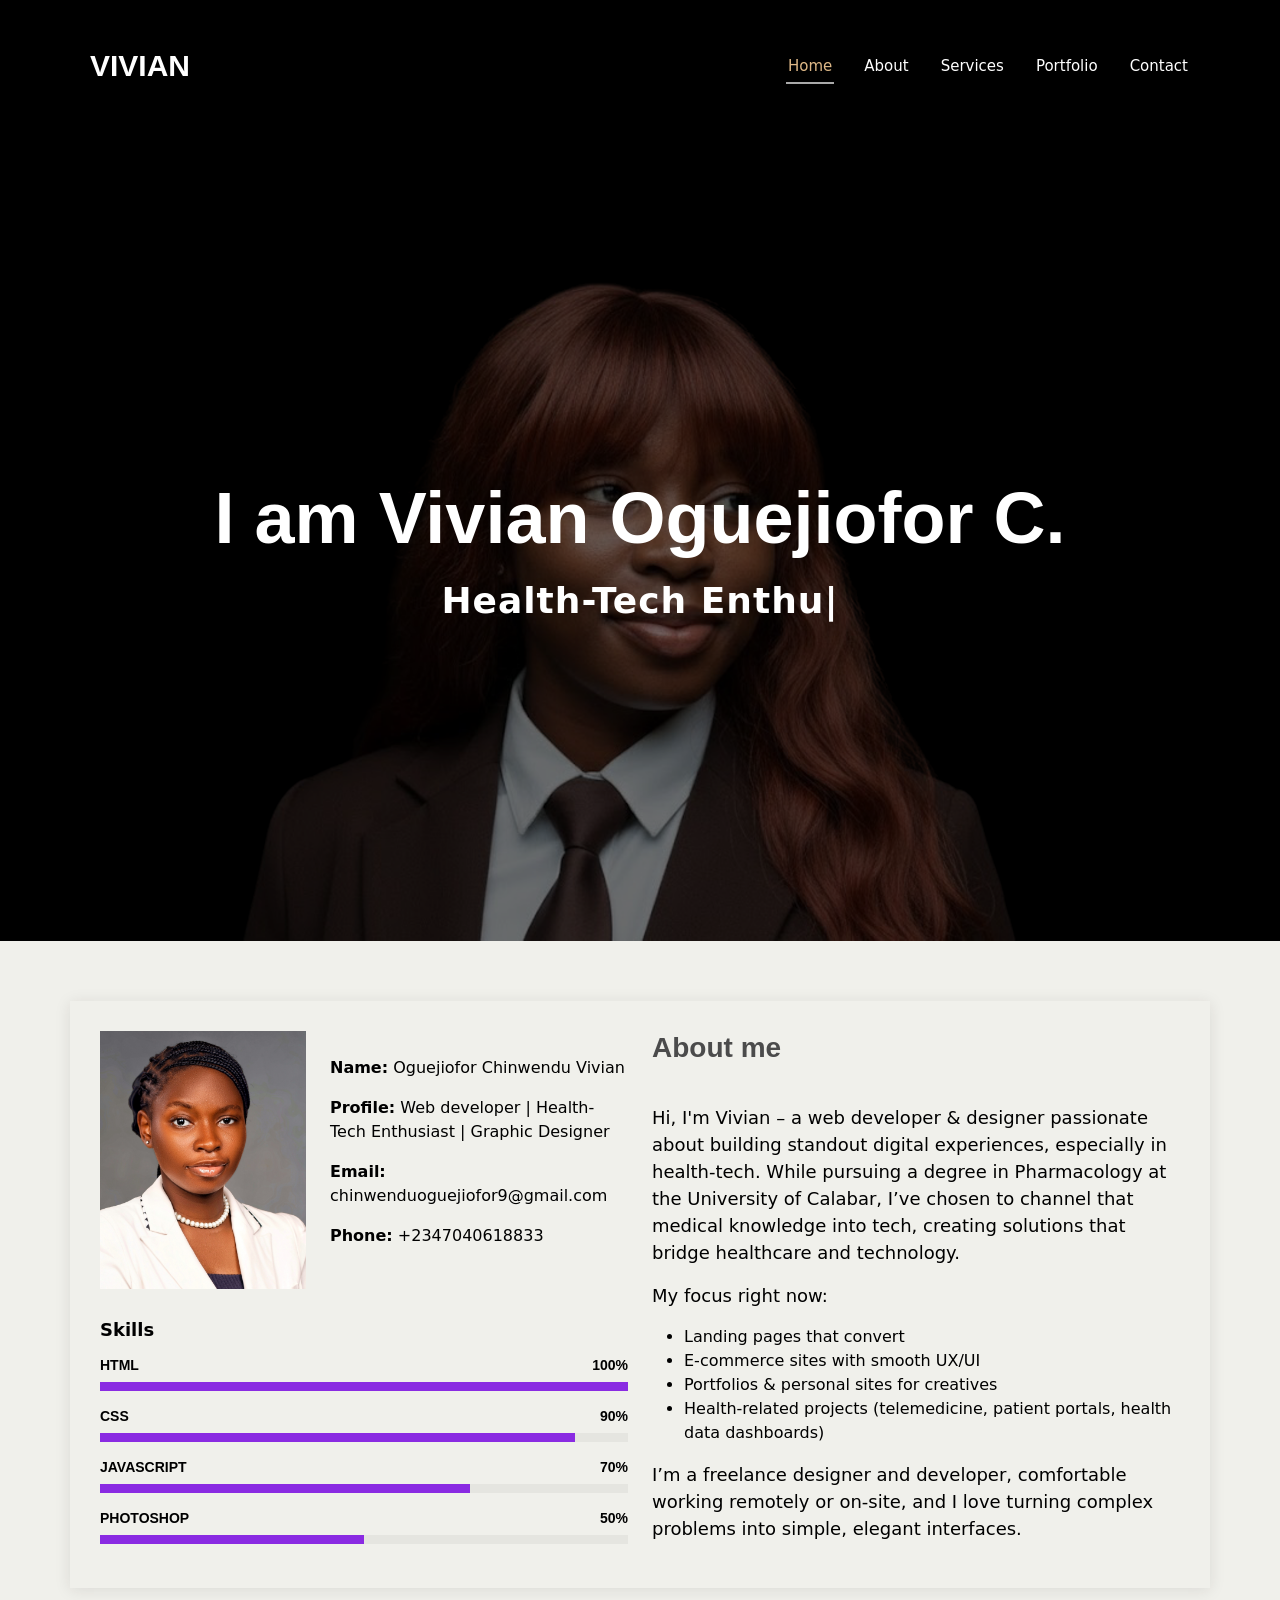
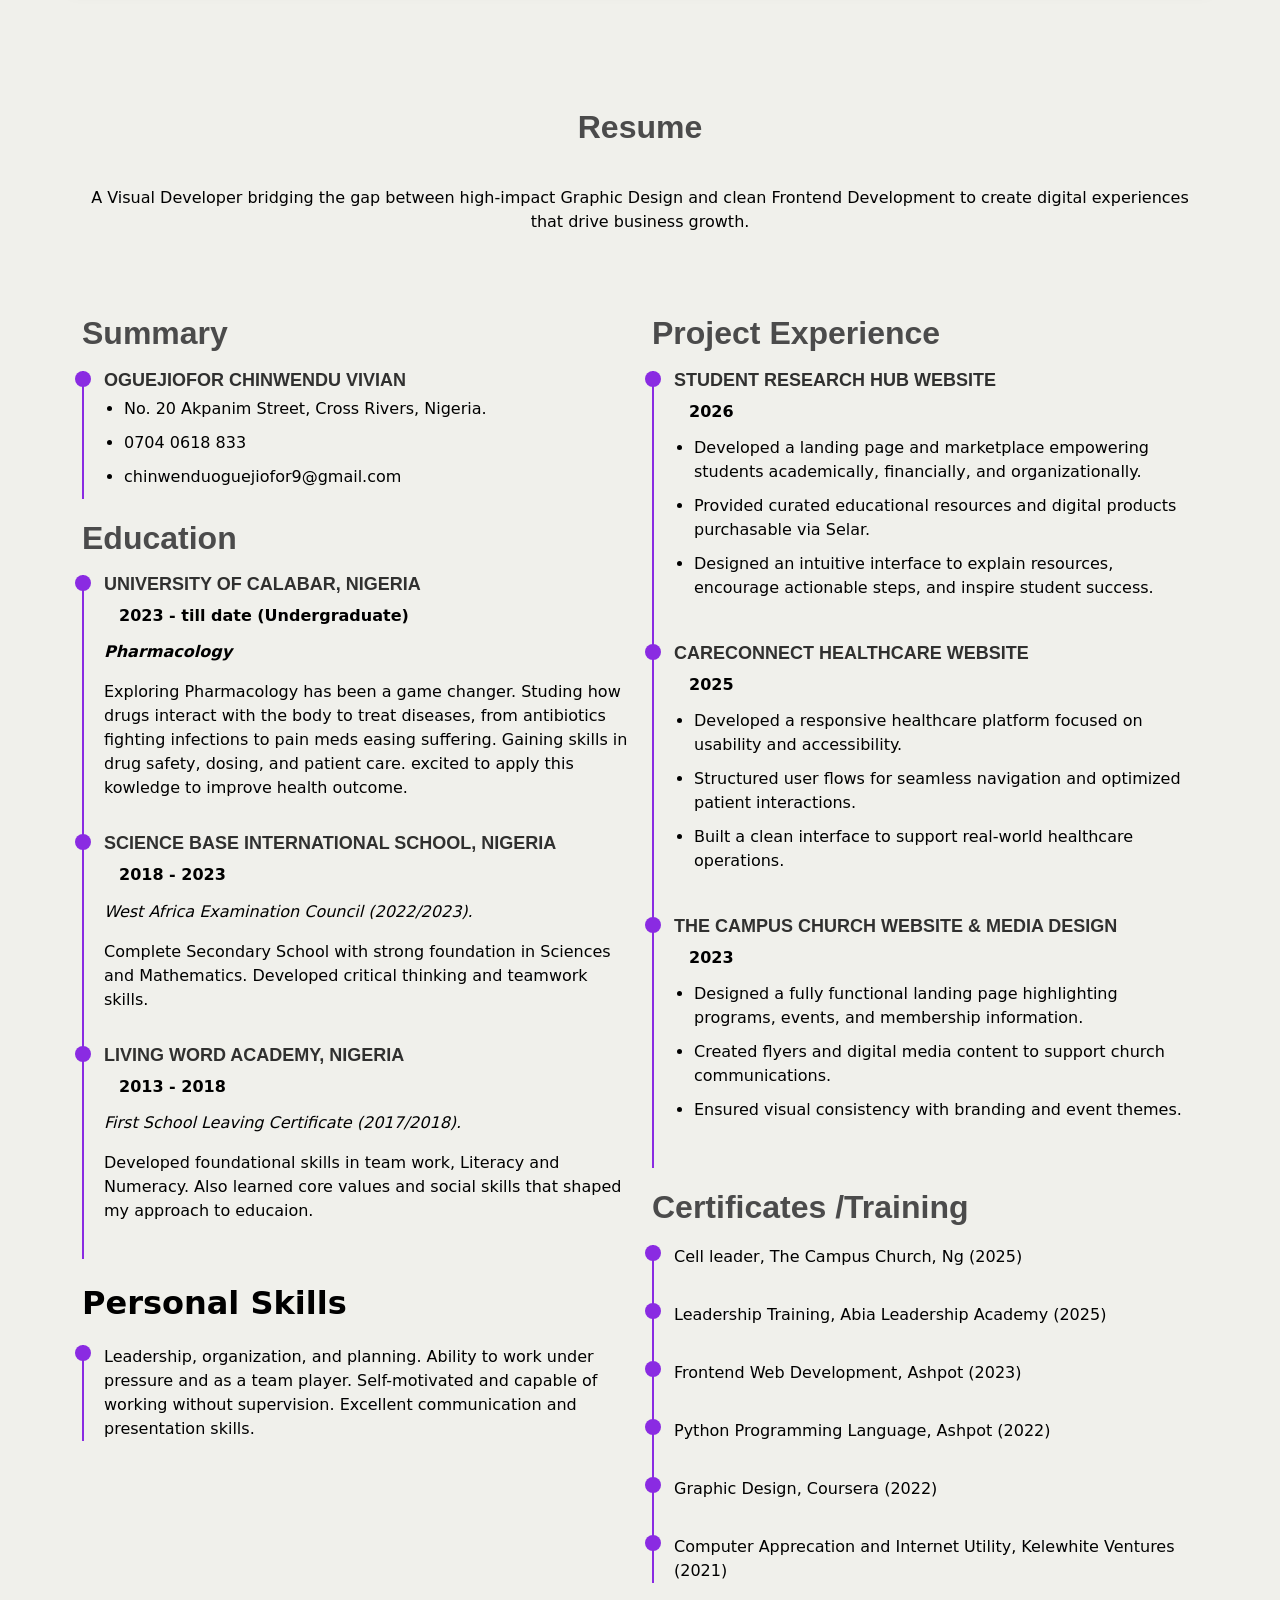
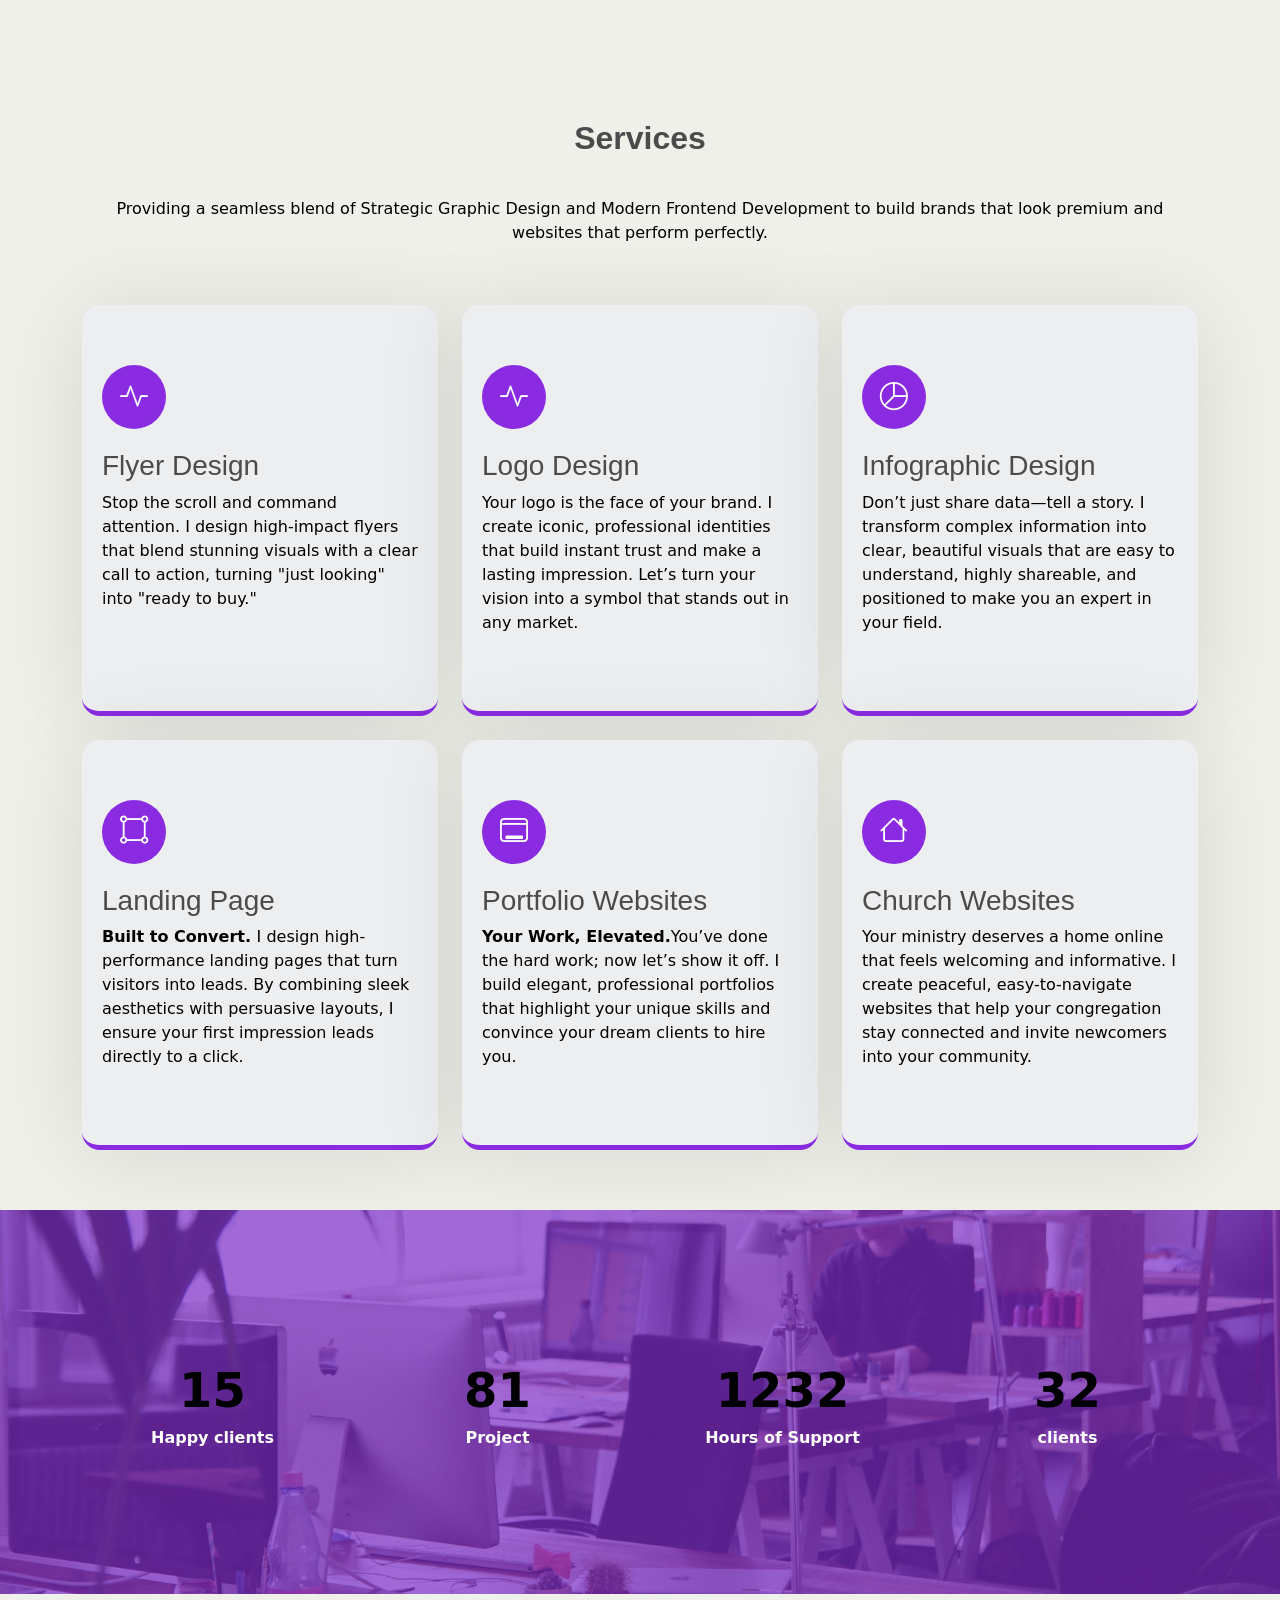
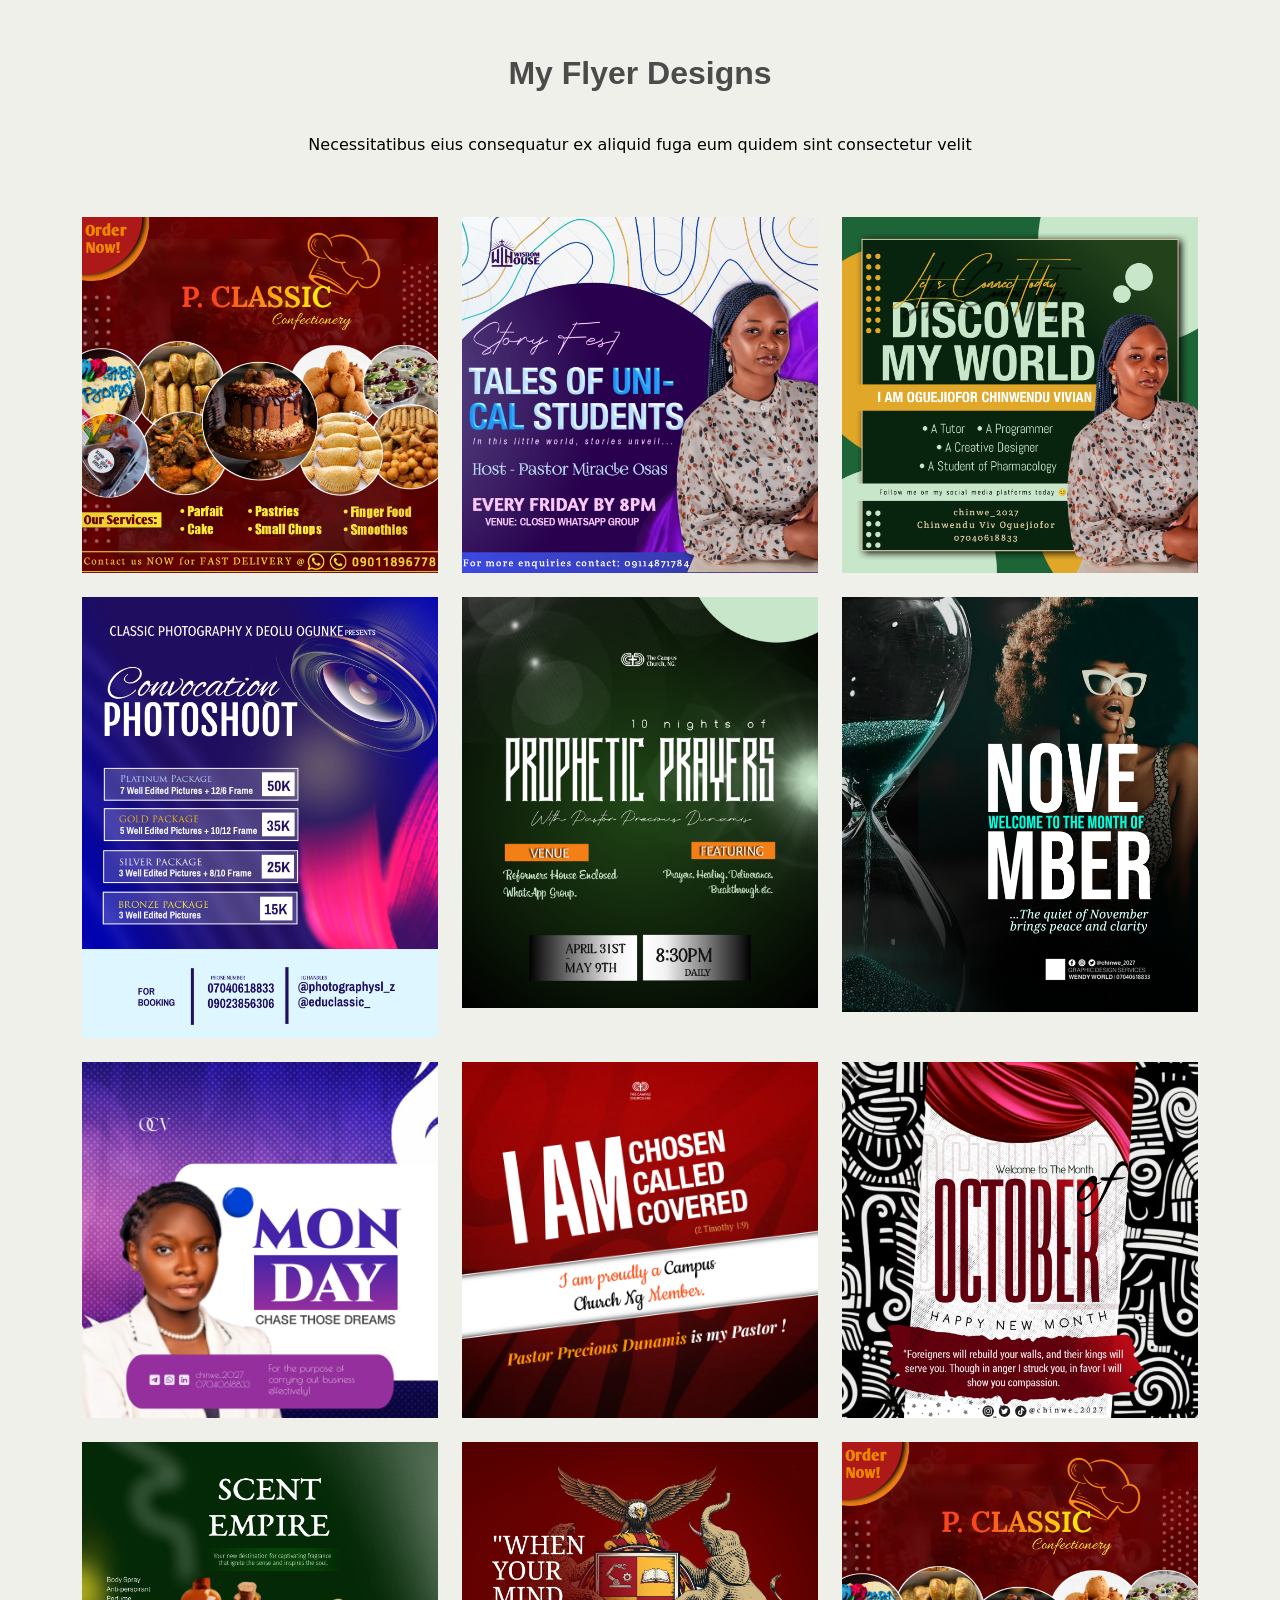
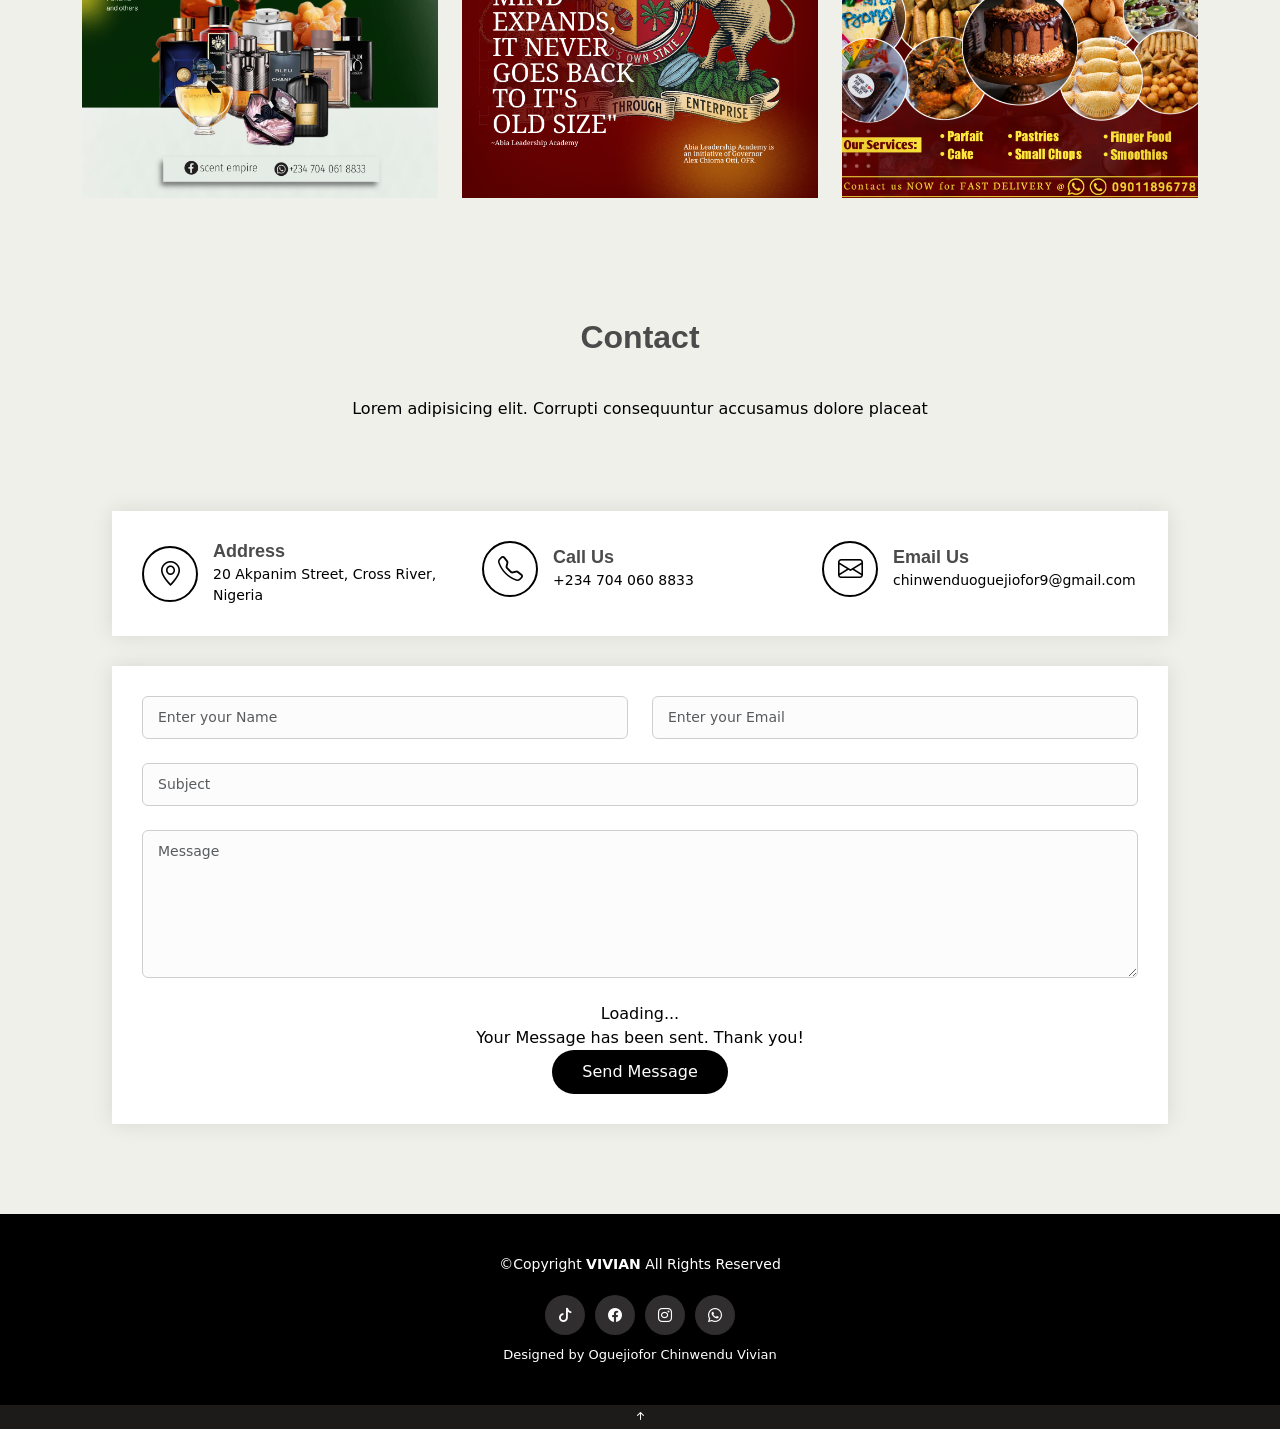
==== commit 7fcec23a: "Update experiences" ====
--- a/index.html
+++ b/index.html
@@ -4,7 +4,7 @@
     <meta charset="UTF-8">
     <meta name="viewport" content="width=device-width, initial-scale=1.0">
     <title>Portifolio</title>
-    <meta name="descriotion" content="">
+    <meta name="description" content="">
     <meta name="keyword" content="">
 
     
@@ -206,41 +206,36 @@
                     <div class="col-lg-6" data-aos="fade-up" data-aos-dely="100">
                         <h3 class="resume-title">Project Experience</h3>
                         <div class="resume-item">
-                            <h4>NixaWear E-commerce Site</h4>
+                            <h4>Student Research Hub Website</h4>
+                            <h5>2026</h5>
+                            <ul>
+                                <li>Developed a landing page and marketplace empowering students academically, financially, and organizationally.</li>
+                                <li>Provided curated educational resources and digital products purchasable via Selar.</li>
+                                <li>Designed an intuitive interface to explain resources, encourage actionable steps, and inspire student success.</li>
+                            </ul>                                                        
+                        </div>
+                        <!-- End of resume item -->
+
+                        <div class="resume-item">
+                            <h4>CareConnect Healthcare Website</h4>
+                            <h5>2025</h5>
+                            <ul>
+                                <li>Developed a responsive healthcare platform focused on usability and accessibility.</li>
+                                <li>Structured user flows for seamless navigation and optimized patient interactions.</li>
+                                <li>Built a clean interface to support real-world healthcare operations.</li>
+                
+                            </ul>                                                        
+                        </div>
+                        <!-- End of resume item -->	
+
+                       
+                        <div class="resume-item">
+                            <h4>The Campus Church Website & Media Design</h4>
                             <h5>2023</h5>
                             <ul>
-                                <li>Built a responsive e-commerce site for NixaWear (fashion brand).</li>
-                                <li>Implemented product catalog, cart, and checkout with React.js and Redux.</li>
-                                <li>Used Bootstrap CSS for styling.</li>
-                            </ul>                                                        
-                        </div>
-                        <!-- End of resume item -->
-
-                        <div class="resume-item">
-                            <h4>careConnect Healthcare Website</h4>
-                            <h5>2023</h5>
-                            <ul>
-                                <li>Developed the front-end for "careConnect," a telemedicine platform.</li>
-                                <li>Implemented appointment booking UI, patient dashboard, and responsive design with Next.js.</li>
-                            </ul>                                                        
-                        </div>
-                        <!-- End of resume item -->	
-
-                        <div class="resume-item">
-                            <h4>Simple Drug Interaction Checker</h4>
-                            <h5>2023</h5>
-                            <ul>
-                                <li>Developed a Python script to demonstrate drug-drug interaction warning concepts.</li>
-                                <li>Utilized programming skills combined with pharmacology knowledge.</li>
-                            </ul>                                                        
-                        </div>
-                        <!-- End of resume item -->
-
-                        <div class="resume-item">
-                            <h4>Health Tracker Mini-App</h4>
-                            <h5>2023</h5>
-                            <ul>
-                                <li>Created a web interface focused on tracking and visualizing simulated daily health metrics like water intake and vitals.</li>
+                                <li>Designed a fully functional landing page highlighting programs, events, and membership information.</li>
+                                <li>Created flyers and digital media content to support church communications.</li>
+                                <li>Ensured visual consistency with branding and event themes.</li>
                             </ul>                                                        
                         </div>
                         <!-- End of resume item -->
@@ -652,4 +647,4 @@
     <!-- <script src="assets/vendor/js/main.js"></script> -->
     
 </body>
-</html>+</html>
